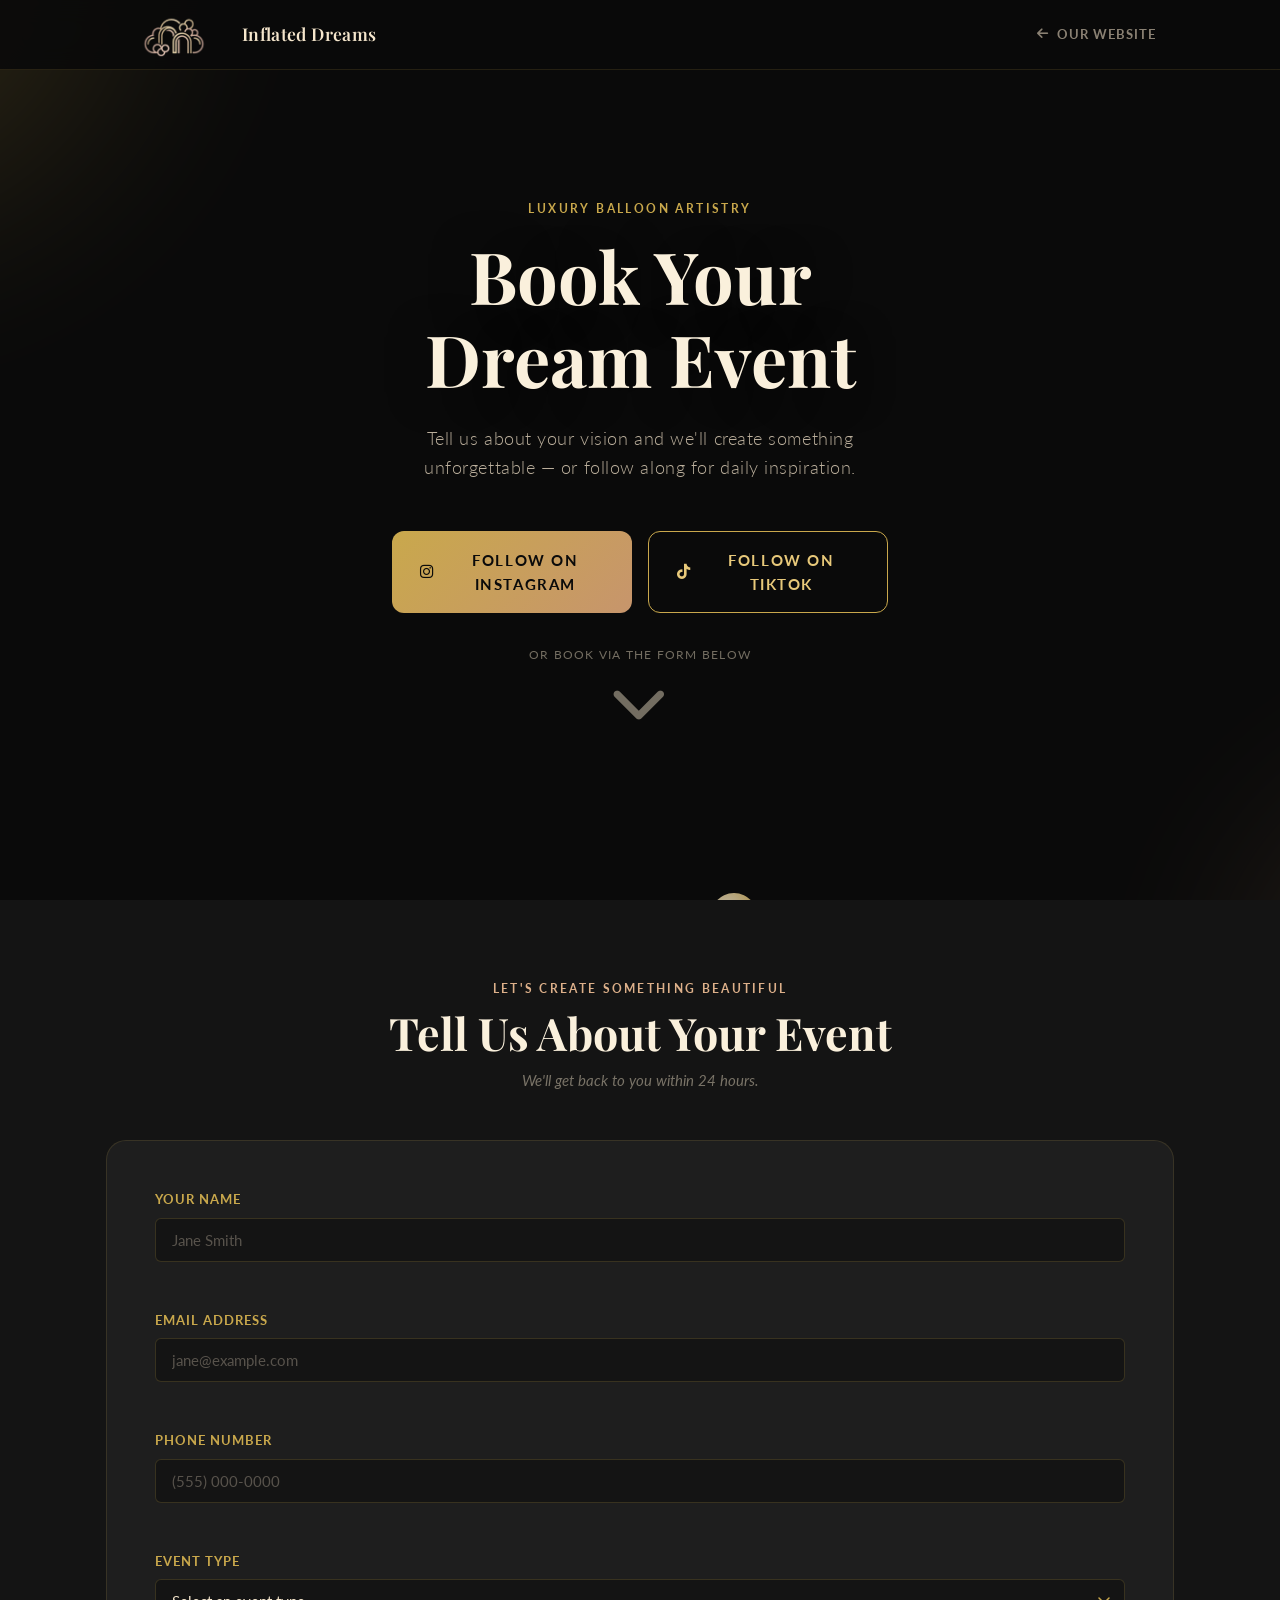
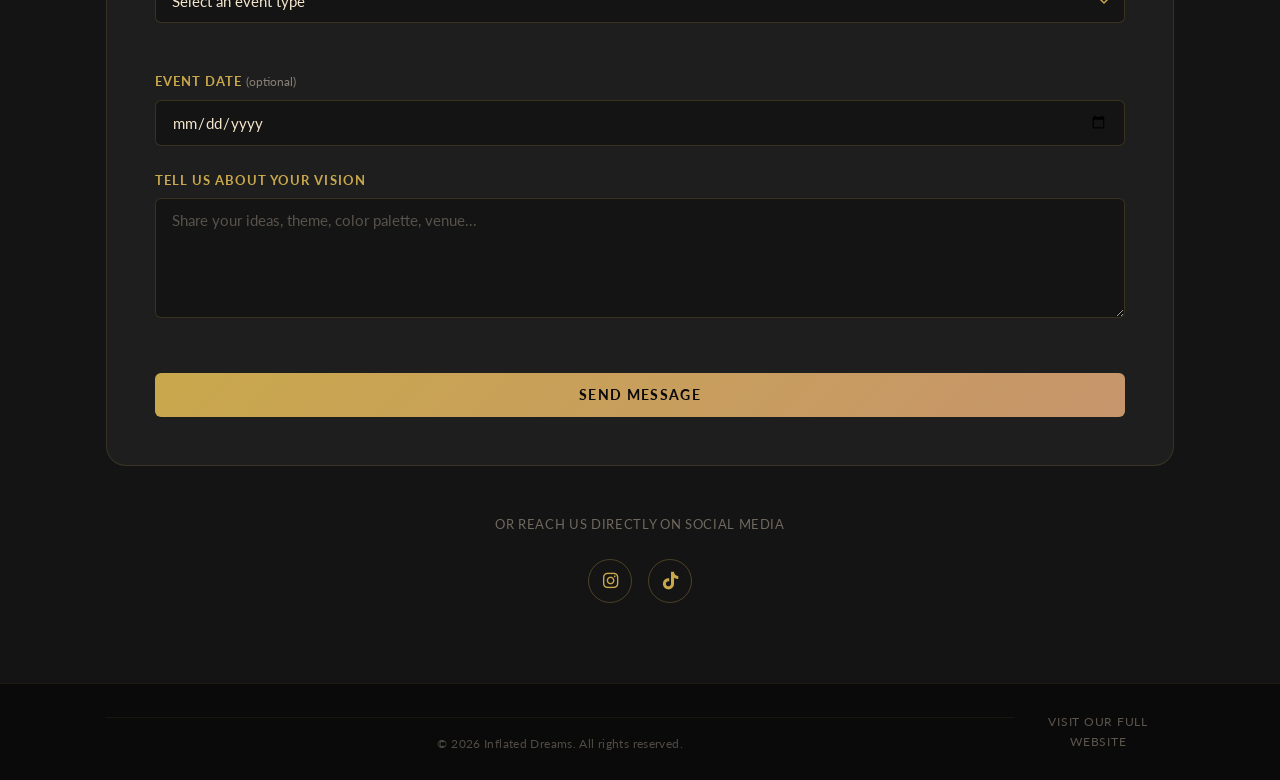
==== book.html @ 194cce48 "chore: add book page" ====
<!DOCTYPE html>
<html lang="en">
<head>
  <meta charset="UTF-8" />
  <meta name="viewport" content="width=device-width, initial-scale=1.0" />
  <meta name="description" content="Book your luxury balloon decoration event with Inflated Dreams — bespoke arrangements for birthdays, weddings, baby showers, and more." />
  <title>Book Your Event | Inflated Dreams</title>

  <link rel="preconnect" href="https://fonts.googleapis.com" />
  <link rel="preconnect" href="https://fonts.gstatic.com" crossorigin />
  <link href="https://fonts.googleapis.com/css2?family=Playfair+Display:ital,wght@0,400;0,600;0,700;1,400;1,600&family=Lato:wght@300;400;700&display=swap" rel="stylesheet" />
  <link rel="stylesheet" href="https://cdnjs.cloudflare.com/ajax/libs/font-awesome/6.5.0/css/all.min.css" />
  <link rel="stylesheet" href="css/styles.css" />
  <link rel="stylesheet" href="css/book.css" />
</head>
<body>

  <a href="#main-content" class="skip-link">Skip to main content</a>

  <!-- ==================== BRAND HEADER ==================== -->
  <header class="book-header" id="book-header" role="banner">
    <div class="container book-header-inner">
      <a href="index.html" class="nav-logo" aria-label="Inflated Dreams — Visit our main website">
        <img src="images/logo.png" alt="Inflated Dreams logo" class="book-header-logo-img" />
        <span class="nav-logo-text">Inflated Dreams</span>
      </a>
      <a href="index.html" class="book-header-link">
        <i class="fa-solid fa-arrow-left" aria-hidden="true"></i>
        <span>Our Website</span>
      </a>
    </div>
  </header>

  <main id="main-content">

    <!-- ==================== HERO ==================== -->
    <section class="book-hero" aria-label="Book your event with Inflated Dreams">
      <div class="hero-parallax-layer" aria-hidden="true">
        <div class="hero-glow hero-glow--gold"></div>
        <div class="hero-glow hero-glow--rose"></div>
      </div>

      <div class="balloons-container" aria-hidden="true">
        <div class="balloon balloon--1">
          <svg viewBox="0 0 60 80" xmlns="http://www.w3.org/2000/svg" aria-hidden="true">
            <ellipse cx="30" cy="30" rx="26" ry="30" fill="url(#bk1)" opacity="0.85"/>
            <path d="M30 60 Q32 68 30 76" stroke="#C9A84C" stroke-width="1.5" fill="none"/>
            <circle cx="30" cy="76" r="2" fill="#C9A84C" opacity="0.6"/>
            <defs><radialGradient id="bk1" cx="35%" cy="30%"><stop offset="0%" stop-color="#E8C97A"/><stop offset="100%" stop-color="#C9A84C"/></radialGradient></defs>
          </svg>
        </div>
        <div class="balloon balloon--2">
          <svg viewBox="0 0 60 80" xmlns="http://www.w3.org/2000/svg" aria-hidden="true">
            <ellipse cx="30" cy="30" rx="26" ry="30" fill="url(#bk2)" opacity="0.8"/>
            <path d="M30 60 Q32 68 30 76" stroke="#C7956C" stroke-width="1.5" fill="none"/>
            <circle cx="30" cy="76" r="2" fill="#C7956C" opacity="0.6"/>
            <defs><radialGradient id="bk2" cx="35%" cy="30%"><stop offset="0%" stop-color="#DDB08A"/><stop offset="100%" stop-color="#C7956C"/></radialGradient></defs>
          </svg>
        </div>
        <div class="balloon balloon--3">
          <svg viewBox="0 0 60 80" xmlns="http://www.w3.org/2000/svg" aria-hidden="true">
            <ellipse cx="30" cy="30" rx="26" ry="30" fill="url(#bk3)" opacity="0.75"/>
            <path d="M30 60 Q32 68 30 76" stroke="#F5E6CC" stroke-width="1.5" fill="none"/>
            <circle cx="30" cy="76" r="2" fill="#F5E6CC" opacity="0.6"/>
            <defs><radialGradient id="bk3" cx="35%" cy="30%"><stop offset="0%" stop-color="#FAF0DC"/><stop offset="100%" stop-color="#E8C97A"/></radialGradient></defs>
          </svg>
        </div>
        <div class="balloon balloon--4">
          <svg viewBox="0 0 60 80" xmlns="http://www.w3.org/2000/svg" aria-hidden="true">
            <ellipse cx="30" cy="30" rx="26" ry="30" fill="url(#bk4)" opacity="0.7"/>
            <path d="M30 60 Q32 68 30 76" stroke="#C9A84C" stroke-width="1.5" fill="none"/>
            <circle cx="30" cy="76" r="2" fill="#C9A84C" opacity="0.6"/>
            <defs><radialGradient id="bk4" cx="35%" cy="30%"><stop offset="0%" stop-color="#C7956C"/><stop offset="100%" stop-color="#9A6B4E"/></radialGradient></defs>
          </svg>
        </div>
        <div class="balloon balloon--5">
          <svg viewBox="0 0 60 80" xmlns="http://www.w3.org/2000/svg" aria-hidden="true">
            <ellipse cx="30" cy="30" rx="26" ry="30" fill="url(#bk5)" opacity="0.8"/>
            <path d="M30 60 Q32 68 30 76" stroke="#E8C97A" stroke-width="1.5" fill="none"/>
            <circle cx="30" cy="76" r="2" fill="#E8C97A" opacity="0.6"/>
            <defs><radialGradient id="bk5" cx="35%" cy="30%"><stop offset="0%" stop-color="#F5E6CC"/><stop offset="100%" stop-color="#C9A84C"/></radialGradient></defs>
          </svg>
        </div>
      </div>

      <div class="book-hero-content">
        <p class="hero-eyebrow animate-on-scroll">Luxury Balloon Artistry</p>
        <h1 class="hero-headline animate-on-scroll">Book Your<br/>Dream Event</h1>
        <p class="hero-subheadline animate-on-scroll">Tell us about your vision and we'll create something unforgettable — or follow along for daily inspiration.</p>

        <div class="book-social-cta animate-on-scroll" aria-label="Follow us on social media">
          <a href="https://instagram.com/inflateddreamssss9" target="_blank" rel="noopener noreferrer" class="btn btn--social btn--instagram" aria-label="Follow Inflated Dreams on Instagram">
            <i class="fa-brands fa-instagram" aria-hidden="true"></i>
            Follow on Instagram
          </a>
          <a href="https://tiktok.com/@inflateddreams6" target="_blank" rel="noopener noreferrer" class="btn btn--social btn--tiktok" aria-label="Follow Inflated Dreams on TikTok">
            <i class="fa-brands fa-tiktok" aria-hidden="true"></i>
            Follow on TikTok
          </a>
        </div>

        <a href="#book-form" class="book-hero-scroll animate-on-scroll" aria-label="Scroll to booking form">
          <span>or book via the form below</span>
          <i class="fa-solid fa-chevron-down" aria-hidden="true"></i>
        </a>
      </div>
    </section>

    <!-- ==================== BOOKING FORM ==================== -->
    <section class="book-form-section" id="book-form" aria-label="Booking inquiry form">
      <div class="container">

        <div class="section-header animate-on-scroll">
          <p class="section-eyebrow section-eyebrow--light">Let's Create Something Beautiful</p>
          <h2 class="section-title section-title--light">Tell Us About Your Event</h2>
          <p class="book-form-subtext">We'll get back to you within 24 hours.</p>
        </div>

        <div class="contact-form-wrapper animate-on-scroll">
          <form class="contact-form" id="contact-form" novalidate>
            <input type="hidden" name="access_key" value="03870a8d-d402-4569-b078-9f574341c711" />
            <input type="hidden" name="subject" value="New Booking Inquiry — Inflated Dreams (QR)" />
            <input type="checkbox" name="botcheck" style="display:none;" />

            <div class="form-group">
              <label for="name" class="form-label">Your Name</label>
              <input type="text" id="name" name="name" class="form-input" placeholder="Jane Smith" required autocomplete="name" />
              <span class="form-error" role="alert"></span>
            </div>

            <div class="form-group">
              <label for="email" class="form-label">Email Address</label>
              <input type="email" id="email" name="email" class="form-input" placeholder="jane@example.com" required autocomplete="email" />
              <span class="form-error" role="alert"></span>
            </div>

            <div class="form-group">
              <label for="phone" class="form-label">Phone Number</label>
              <input type="tel" id="phone" name="phone" class="form-input" placeholder="(555) 000-0000" required autocomplete="tel" inputmode="numeric" />
              <span class="form-error" role="alert"></span>
            </div>

            <div class="form-group">
              <label for="event-type" class="form-label">Event Type</label>
              <select id="event-type" name="event_type" class="form-input form-select" required>
                <option value="" disabled selected>Select an event type</option>
                <option value="Birthday Party">Birthday Party</option>
                <option value="Wedding">Wedding</option>
                <option value="Baby Shower">Baby Shower</option>
                <option value="Quinceañera / Sweet 16">Quinceañera / Sweet 16</option>
                <option value="Corporate Event">Corporate Event</option>
                <option value="Custom Installation">Custom Installation</option>
                <option value="Other">Other</option>
              </select>
              <span class="form-error" role="alert"></span>
            </div>

            <div class="form-group">
              <label for="event-date" class="form-label">Event Date <span class="form-label-optional">(optional)</span></label>
              <input type="date" id="event-date" name="event_date" class="form-input" />
            </div>

            <div class="form-group">
              <label for="message" class="form-label">Tell Us About Your Vision</label>
              <textarea id="message" name="message" class="form-input form-textarea" placeholder="Share your ideas, theme, color palette, venue..." required rows="5"></textarea>
              <span class="form-error" role="alert"></span>
            </div>

            <button type="submit" class="btn btn--primary btn--full" id="form-submit">
              <span class="btn-text">Send Message</span>
              <span class="btn-loading" aria-hidden="true">
                <i class="fa-solid fa-circle-notch fa-spin"></i> Sending...
              </span>
            </button>

            <div class="form-success" id="form-success" role="alert" aria-live="polite" hidden>
              <i class="fa-solid fa-circle-check" aria-hidden="true"></i>
              <p>Thank you! We'll be in touch soon.</p>
            </div>
            <div class="form-error-msg" id="form-error-msg" role="alert" aria-live="polite" hidden>
              <i class="fa-solid fa-circle-exclamation" aria-hidden="true"></i>
              <p>Something went wrong. Please try again or DM us on Instagram.</p>
            </div>
          </form>
        </div>

        <div class="book-social-footer animate-on-scroll">
          <p class="book-social-footer-text">Or reach us directly on social media</p>
          <div class="contact-social book-social-footer-icons">
            <a href="https://instagram.com/inflateddreamssss9" target="_blank" rel="noopener noreferrer" class="social-icon-link" aria-label="Follow Inflated Dreams on Instagram">
              <i class="fa-brands fa-instagram"></i>
            </a>
            <a href="https://tiktok.com/@inflateddreams6" target="_blank" rel="noopener noreferrer" class="social-icon-link" aria-label="Follow Inflated Dreams on TikTok">
              <i class="fa-brands fa-tiktok"></i>
            </a>
          </div>
        </div>

      </div>
    </section>

  </main>

  <!-- ==================== FOOTER ==================== -->
  <footer class="book-footer" role="contentinfo">
    <div class="container book-footer-inner">
      <p class="footer-copy">&copy; <span id="footer-year"></span> Inflated Dreams. All rights reserved.</p>
      <a href="index.html" class="book-footer-link">Visit our full website</a>
    </div>
  </footer>

  <script src="js/book.js"></script>
</body>
</html>
---- css/styles.css ----
/* ============================================================
   INFLATED DREAMS — Main Stylesheet
   Mobile-first, luxury balloon decoration website
   ============================================================ */

/* ---- CSS Custom Properties (Design Tokens) ---- */
:root {
  --color-black:        #0A0A0A;
  --color-black-soft:   #141414;
  --color-gray-dark:    #1E1E1E;
  --color-gray-mid:     #2A2A2A;
  --color-gold:         #C9A84C;
  --color-gold-light:   #E8C97A;
  --color-gold-dark:    #9A7830;
  --color-rose-gold:    #C7956C;
  --color-rose-light:   #DDB08A;
  --color-champagne:    #F5E6CC;
  --color-champagne-soft: #FAF0DC;
  --color-white:        #FAF8F5;
  --color-services-bg:  #F7F0E6;

  --font-heading: 'Playfair Display', Georgia, serif;
  --font-body:    'Lato', 'Helvetica Neue', Arial, sans-serif;

  --transition-fast:  150ms ease;
  --transition-base:  300ms ease;
  --transition-slow:  600ms ease;

  --radius-sm:  6px;
  --radius-md:  12px;
  --radius-lg:  20px;

  --shadow-gold: 0 0 24px rgba(201, 168, 76, 0.3);
  --shadow-card: 0 4px 24px rgba(0,0,0,0.4);

  --header-height: 70px;

  --container-max: 1100px;
  --space-xs:  8px;
  --space-sm:  16px;
  --space-md:  24px;
  --space-lg:  48px;
  --space-xl:  80px;
  --space-2xl: 120px;
}

/* ---- Reset & Base ---- */
*, *::before, *::after {
  box-sizing: border-box;
  margin: 0;
  padding: 0;
}

html {
  scroll-behavior: smooth;
  font-size: 16px;
  -webkit-text-size-adjust: 100%;
}

body {
  font-family: var(--font-body);
  background-color: var(--color-black);
  color: var(--color-champagne);
  line-height: 1.6;
  overflow-x: hidden;
}

body.nav-open {
  overflow: hidden;
}

img, video {
  max-width: 100%;
  height: auto;
  display: block;
}

a {
  color: inherit;
  text-decoration: none;
}

ul, ol {
  list-style: none;
}

button {
  cursor: pointer;
  border: none;
  background: none;
  font-family: inherit;
}

input, select, textarea {
  font-family: inherit;
  font-size: inherit;
}

/* ---- Skip Link (Accessibility) ---- */
.skip-link {
  position: absolute;
  top: -100%;
  left: var(--space-sm);
  background: var(--color-gold);
  color: var(--color-black);
  padding: var(--space-xs) var(--space-sm);
  font-weight: 700;
  border-radius: var(--radius-sm);
  z-index: 9999;
  transition: top var(--transition-fast);
}

.skip-link:focus {
  top: var(--space-sm);
}

/* ---- Container ---- */
.container {
  width: 100%;
  max-width: var(--container-max);
  margin: 0 auto;
  padding: 0 var(--space-sm);
}

/* ---- Scroll Animation Setup ---- */
.animate-on-scroll {
  opacity: 0;
  transform: translateY(28px);
  transition: opacity 0.65s ease, transform 0.65s ease;
  transition-delay: var(--delay, 0ms);
}

.animate-on-scroll.visible {
  opacity: 1;
  transform: translateY(0);
}

@media (prefers-reduced-motion: reduce) {
  .animate-on-scroll {
    opacity: 1;
    transform: none;
    transition: none;
  }
  .balloon {
    animation: none !important;
  }
  .hero-parallax-layer {
    transform: none !important;
  }
  .scroll-chevron {
    animation: none !important;
  }
}

/* ============================================================
   NAVIGATION
   ============================================================ */
.site-header {
  position: fixed;
  top: 0;
  left: 0;
  right: 0;
  z-index: 1000;
  height: var(--header-height);
  transition: background-color var(--transition-base), backdrop-filter var(--transition-base), box-shadow var(--transition-base);
}

.site-header.scrolled {
  background-color: rgba(10, 10, 10, 0.95);
  backdrop-filter: blur(12px);
  -webkit-backdrop-filter: blur(12px);
  box-shadow: 0 1px 0 rgba(201, 168, 76, 0.2);
}

.nav-container {
  display: flex;
  align-items: center;
  justify-content: space-between;
  height: 100%;
  padding: 0 var(--space-sm);
  max-width: var(--container-max);
  margin: 0 auto;
}

.nav-logo {
  display: flex;
  align-items: center;
  gap: var(--space-xs);
  text-decoration: none;
}

.nav-logo-img {
  height: 120px;
  margin-top: 25px;
  width: auto;
  object-fit: contain;
}

.nav-logo-text {
  font-family: var(--font-heading);
  font-size: 1.1rem;
  font-weight: 600;
  color: var(--color-champagne);
  letter-spacing: 0.02em;
  display: none;
}

.nav-links {
  display: none;
  align-items: center;
  gap: var(--space-lg);
}

.nav-link {
  font-size: 0.9rem;
  font-weight: 400;
  letter-spacing: 0.08em;
  text-transform: uppercase;
  color: var(--color-champagne);
  position: relative;
  padding-bottom: 4px;
  transition: color var(--transition-fast);
}

.nav-link::after {
  content: '';
  position: absolute;
  bottom: 0;
  left: 0;
  width: 0;
  height: 1px;
  background: var(--color-gold);
  transition: width var(--transition-base);
}

.nav-link:hover,
.nav-link:focus-visible {
  color: var(--color-gold-light);
}

.nav-link:hover::after,
.nav-link:focus-visible::after {
  width: 100%;
}

.nav-link--cta {
  padding: 8px 20px;
  background: linear-gradient(135deg, var(--color-gold) 0%, var(--color-rose-gold) 100%);
  color: var(--color-black);
  border-radius: var(--radius-sm);
  font-weight: 700;
  letter-spacing: 0.05em;
  transition: opacity var(--transition-fast), transform var(--transition-fast);
}

.nav-link--cta::after {
  display: none;
}

.nav-link--cta:hover,
.nav-link--cta:focus-visible {
  color: var(--color-black);
  opacity: 0.9;
  transform: translateY(-1px);
}

/* Hamburger */
.nav-hamburger {
  display: flex;
  flex-direction: column;
  justify-content: center;
  gap: 5px;
  width: 40px;
  height: 40px;
  padding: 4px;
  border-radius: var(--radius-sm);
  transition: background-color var(--transition-fast);
}

.nav-hamburger:hover,
.nav-hamburger:focus-visible {
  background-color: rgba(201, 168, 76, 0.1);
}

.nav-hamburger:focus-visible {
  outline: 2px solid var(--color-gold);
  outline-offset: 2px;
}

.hamburger-line {
  display: block;
  width: 100%;
  height: 2px;
  background-color: var(--color-champagne);
  border-radius: 2px;
  transition: transform var(--transition-base), opacity var(--transition-base), background-color var(--transition-fast);
}

.nav-hamburger[aria-expanded="true"] .hamburger-line:nth-child(1) {
  transform: translateY(7px) rotate(45deg);
}

.nav-hamburger[aria-expanded="true"] .hamburger-line:nth-child(2) {
  opacity: 0;
}

.nav-hamburger[aria-expanded="true"] .hamburger-line:nth-child(3) {
  transform: translateY(-7px) rotate(-45deg);
}

/* Mobile Menu Overlay */
.mobile-menu {
  position: fixed;
  inset: 0;
  background-color: var(--color-black);
  z-index: 1001;
  display: flex;
  flex-direction: column;
  align-items: center;
  justify-content: center;
  gap: var(--space-lg);
  overflow-y: auto;
  padding: 80px var(--space-md) var(--space-lg);
  opacity: 0;
  pointer-events: none;
  transition: opacity var(--transition-base);
}

.mobile-menu.is-open {
  opacity: 1;
  pointer-events: all;
}

.mobile-menu-close {
  position: absolute;
  top: var(--space-sm);
  right: var(--space-sm);
  width: 44px;
  height: 44px;
  display: flex;
  align-items: center;
  justify-content: center;
  font-size: 1.5rem;
  color: var(--color-champagne);
  border-radius: var(--radius-sm);
  transition: color var(--transition-fast);
}

.mobile-menu-close:hover,
.mobile-menu-close:focus-visible {
  color: var(--color-gold);
  outline: 2px solid var(--color-gold);
  outline-offset: 2px;
}

.mobile-nav-links {
  display: flex;
  flex-direction: column;
  align-items: center;
  gap: var(--space-md);
}

.mobile-nav-link {
  font-family: var(--font-heading);
  font-size: 2rem;
  font-weight: 600;
  color: var(--color-champagne);
  letter-spacing: 0.04em;
  transition: color var(--transition-fast);
}

.mobile-nav-link:hover,
.mobile-nav-link:focus-visible {
  color: var(--color-gold-light);
  outline: none;
}

.mobile-social {
  display: flex;
  gap: var(--space-md);
  font-size: 1.5rem;
}

.mobile-social a {
  color: var(--color-champagne);
  transition: color var(--transition-fast);
}

.mobile-social a:hover,
.mobile-social a:focus-visible {
  color: var(--color-gold);
  outline: 2px solid var(--color-gold);
  outline-offset: 4px;
  border-radius: 4px;
}

/* Focus visible global */
*:focus-visible {
  outline: 2px solid var(--color-gold);
  outline-offset: 3px;
}

/* Desktop Nav */
@media (min-width: 768px) {
  .nav-container {
    padding: 0 var(--space-md);
  }

  .nav-logo-text {
    display: block;
  }

  .nav-links {
    display: flex;
  }

  .nav-hamburger {
    display: none;
  }
}

/* ============================================================
   HERO SECTION
   ============================================================ */
.hero {
  position: relative;
  min-height: 100dvh;
  display: flex;
  align-items: center;
  justify-content: center;
  overflow: hidden;
  background-color: var(--color-black);
}

.hero-parallax-layer {
  position: absolute;
  inset: -20%;
  z-index: 0;
  pointer-events: none;
}

.hero-glow {
  position: absolute;
  border-radius: 50%;
  filter: blur(80px);
  opacity: 0.25;
}

.hero-glow--gold {
  width: 60vmax;
  height: 60vmax;
  top: -20%;
  left: -15%;
  background: radial-gradient(circle, var(--color-gold) 0%, transparent 70%);
}

.hero-glow--rose {
  width: 50vmax;
  height: 50vmax;
  bottom: -20%;
  right: -15%;
  background: radial-gradient(circle, var(--color-rose-gold) 0%, transparent 70%);
}

/* Floating Balloons */
.balloons-container {
  position: absolute;
  inset: 0;
  z-index: 1;
  pointer-events: none;
  overflow: hidden;
}

.balloon {
  position: absolute;
  animation: floatUp linear infinite;
}

.balloon svg {
  width: 100%;
  height: 100%;
}

.balloon--1 { width: 50px; bottom: -80px; left: 8%; animation-duration: 14s; animation-delay: 0s; }
.balloon--2 { width: 38px; bottom: -80px; left: 25%; animation-duration: 18s; animation-delay: 3s; }
.balloon--3 { width: 60px; bottom: -80px; left: 55%; animation-duration: 12s; animation-delay: 6s; }
.balloon--4 { width: 44px; bottom: -80px; left: 72%; animation-duration: 16s; animation-delay: 1.5s; }
.balloon--5 { width: 32px; bottom: -80px; left: 88%; animation-duration: 20s; animation-delay: 9s; }

@keyframes floatUp {
  0%   { transform: translateY(0) rotate(0deg);  opacity: 0; }
  5%   { opacity: 1; }
  90%  { opacity: 0.6; }
  100% { transform: translateY(-110vh) rotate(8deg); opacity: 0; }
}

/* Hero Content */
.hero-content {
  position: relative;
  z-index: 2;
  text-align: center;
  padding: calc(var(--header-height) + var(--space-lg)) var(--space-sm) var(--space-xl);
  max-width: 700px;
  margin: 0 auto;
}

.hero-eyebrow {
  font-size: 0.75rem;
  letter-spacing: 0.2em;
  text-transform: uppercase;
  color: var(--color-gold);
  font-weight: 700;
  margin-bottom: var(--space-sm);
}

.hero-headline {
  font-family: var(--font-heading);
  font-size: clamp(2.4rem, 8vw, 4.5rem);
  font-weight: 700;
  line-height: 1.15;
  color: var(--color-champagne-soft);
  margin-bottom: var(--space-md);
  text-shadow: 0 2px 40px rgba(0,0,0,0.5);
}

.hero-subheadline {
  font-size: clamp(0.95rem, 2.5vw, 1.15rem);
  color: rgba(245, 230, 204, 0.75);
  font-weight: 300;
  letter-spacing: 0.03em;
  margin-bottom: var(--space-lg);
  max-width: 480px;
  margin-left: auto;
  margin-right: auto;
}

/* Scroll Indicator */
.hero-scroll-indicator {
  position: absolute;
  bottom: var(--space-md);
  left: 50%;
  transform: translateX(-50%);
  z-index: 2;
}

.scroll-chevron {
  width: 24px;
  height: 24px;
  border-right: 2px solid var(--color-gold);
  border-bottom: 2px solid var(--color-gold);
  transform: rotate(45deg);
  animation: bounceDown 1.8s ease-in-out infinite;
  opacity: 0.6;
}

@keyframes bounceDown {
  0%, 100% { transform: rotate(45deg) translateY(0); opacity: 0.6; }
  50%       { transform: rotate(45deg) translateY(6px); opacity: 1; }
}

/* ============================================================
   BUTTONS
   ============================================================ */
.btn {
  display: inline-flex;
  align-items: center;
  justify-content: center;
  gap: var(--space-xs);
  padding: 14px 32px;
  border-radius: var(--radius-sm);
  font-family: var(--font-body);
  font-size: 0.85rem;
  font-weight: 700;
  letter-spacing: 0.1em;
  text-transform: uppercase;
  cursor: pointer;
  transition: transform var(--transition-fast), box-shadow var(--transition-fast), opacity var(--transition-fast);
  border: none;
  text-decoration: none;
}

.btn:focus-visible {
  outline: 2px solid var(--color-gold);
  outline-offset: 3px;
}

.btn--primary {
  background: linear-gradient(135deg, var(--color-gold) 0%, var(--color-rose-gold) 100%);
  color: var(--color-black);
}

.btn--primary:hover {
  transform: translateY(-2px);
  box-shadow: 0 8px 30px rgba(201, 168, 76, 0.4);
}

.btn--primary:active {
  transform: translateY(0);
}

.btn--outline {
  background: transparent;
  color: var(--color-gold-light);
  border: 1.5px solid var(--color-gold);
}

.btn--outline:hover,
.btn--outline:focus-visible {
  background: rgba(201, 168, 76, 0.1);
  transform: translateY(-2px);
}

.btn--full {
  width: 100%;
}

/* ============================================================
   SECTION SHARED STYLES
   ============================================================ */
.section-header {
  text-align: center;
  margin-bottom: var(--space-lg);
}

.section-eyebrow {
  font-size: 0.72rem;
  letter-spacing: 0.2em;
  text-transform: uppercase;
  font-weight: 700;
  color: var(--color-gold);
  margin-bottom: var(--space-xs);
}

.section-eyebrow--light {
  color: var(--color-rose-light);
}

.section-title {
  font-family: var(--font-heading);
  font-size: clamp(1.8rem, 5vw, 2.8rem);
  font-weight: 700;
  color: var(--color-black-soft);
  line-height: 1.2;
}

.section-title--light {
  color: var(--color-champagne-soft);
}

/* ============================================================
   ABOUT SECTION
   ============================================================ */
.about {
  background-color: var(--color-black-soft);
  padding: var(--space-xl) 0;
  text-align: center;
}

.about-logo-mark {
  margin: 0 auto var(--space-md);
  width: 120px;
  height: 120px;
  border-radius: 50%;
  overflow: hidden;
  border: 2px solid rgba(201, 168, 76, 0.3);
}

.about-logo-mark img {
  width: 100%;
  height: 100%;
  object-fit: cover;
}

.about-tagline {
  font-family: var(--font-heading);
  font-style: italic;
  font-size: clamp(1.3rem, 4vw, 2rem);
  color: var(--color-champagne-soft);
  line-height: 1.4;
  margin-bottom: var(--space-md);
  max-width: 600px;
  margin-left: auto;
  margin-right: auto;
}

.about-description {
  font-size: 1rem;
  color: rgba(245, 230, 204, 0.7);
  max-width: 540px;
  margin: 0 auto var(--space-lg);
  line-height: 1.8;
}

.about-divider {
  width: 60px;
  height: 2px;
  background: linear-gradient(90deg, var(--color-gold), var(--color-rose-gold));
  margin: 0 auto;
  border-radius: 2px;
}

/* ============================================================
   SERVICES SECTION
   ============================================================ */
.services {
  background-color: var(--color-services-bg);
  padding: var(--space-xl) 0;
}

.services .section-title {
  color: var(--color-black);
}

.services .section-eyebrow {
  color: var(--color-rose-gold);
}

.services-grid {
  display: grid;
  grid-template-columns: 1fr;
  gap: var(--space-sm);
}

.service-card {
  background-color: var(--color-gray-dark);
  border: 1px solid rgba(201, 168, 76, 0.15);
  border-radius: var(--radius-md);
  padding: var(--space-md);
  transition: transform var(--transition-base), border-color var(--transition-base), box-shadow var(--transition-base);
}

.service-card:hover {
  transform: translateY(-4px);
  border-color: var(--color-gold);
  box-shadow: var(--shadow-gold);
}

.service-card-icon {
  width: 52px;
  height: 52px;
  background: linear-gradient(135deg, rgba(201, 168, 76, 0.15) 0%, rgba(199, 149, 108, 0.15) 100%);
  border-radius: var(--radius-sm);
  display: flex;
  align-items: center;
  justify-content: center;
  font-size: 1.4rem;
  color: var(--color-gold);
  margin-bottom: var(--space-sm);
}

.service-card-title {
  font-family: var(--font-heading);
  font-size: 1.15rem;
  font-weight: 600;
  color: var(--color-champagne);
  margin-bottom: var(--space-xs);
}

.service-card-desc {
  font-size: 0.9rem;
  color: rgba(245, 230, 204, 0.65);
  line-height: 1.7;
}

@media (min-width: 480px) {
  .services-grid {
    grid-template-columns: repeat(2, 1fr);
  }
}

@media (min-width: 900px) {
  .services-grid {
    grid-template-columns: repeat(3, 1fr);
    gap: var(--space-md);
  }
}

/* ============================================================
   GALLERY SECTION
   ============================================================ */
.gallery {
  background-color: var(--color-black);
  padding: var(--space-xl) 0;
}

.gallery-grid {
  display: grid;
  grid-template-columns: repeat(2, 1fr);
  grid-auto-rows: 160px;
  gap: 8px;
  margin-bottom: var(--space-lg);
}

.gallery-item {
  position: relative;
  overflow: hidden;
  border-radius: var(--radius-sm);
  cursor: pointer;
  transition: transform var(--transition-base);
  padding: 0;
  border: 1px solid rgba(201, 168, 76, 0.1);
}

.gallery-item:hover,
.gallery-item:focus-visible {
  transform: scale(1.02);
  border-color: rgba(201, 168, 76, 0.4);
  outline: 2px solid var(--color-gold);
  outline-offset: 2px;
  z-index: 2;
}

.gallery-item--tall {
  grid-row: span 2;
}

.gallery-item--wide {
  grid-column: span 2;
}

.gallery-placeholder {
  position: absolute;
  inset: 0;
  background: linear-gradient(135deg, var(--ph-color1, #C9A84C) 0%, var(--ph-color2, #6B4E27) 100%);
  display: flex;
  align-items: center;
  justify-content: center;
  font-size: 2rem;
  color: rgba(255,255,255,0.3);
  transition: color var(--transition-base);
}

.gallery-item:hover .gallery-placeholder,
.gallery-item:focus-visible .gallery-placeholder {
  color: rgba(255,255,255,0.6);
}

.gallery-placeholder img,
.gallery-placeholder video {
  position: absolute;
  inset: 0;
  width: 100%;
  height: 100%;
  object-fit: cover;
}

.gallery-cta {
  text-align: center;
  padding-top: var(--space-md);
}

.gallery-cta-text {
  font-size: 0.9rem;
  color: rgba(245, 230, 204, 0.6);
  margin-bottom: var(--space-sm);
  letter-spacing: 0.03em;
}

@media (min-width: 600px) {
  .gallery-grid {
    grid-template-columns: repeat(3, 1fr);
    grid-auto-rows: 180px;
    gap: 10px;
  }

  .gallery-item--wide {
    grid-column: span 2;
  }
}

@media (min-width: 900px) {
  .gallery-grid {
    grid-template-columns: repeat(4, 1fr);
    grid-auto-rows: 200px;
    gap: 12px;
  }
}

/* ============================================================
   LIGHTBOX
   ============================================================ */
.lightbox {
  position: fixed;
  inset: 0;
  background: rgba(0, 0, 0, 0.95);
  z-index: 2000;
  display: flex;
  align-items: center;
  justify-content: center;
  padding: var(--space-md);
  opacity: 0;
  transition: opacity var(--transition-base);
}

.lightbox:not([hidden]) {
  opacity: 1;
}

.lightbox[hidden] {
  display: none;
}

.lightbox-close {
  position: absolute;
  top: var(--space-sm);
  right: var(--space-sm);
  width: 48px;
  height: 48px;
  border-radius: 50%;
  background: rgba(201, 168, 76, 0.15);
  color: var(--color-champagne);
  font-size: 1.3rem;
  display: flex;
  align-items: center;
  justify-content: center;
  transition: background-color var(--transition-fast), color var(--transition-fast);
}

.lightbox-close:hover,
.lightbox-close:focus-visible {
  background: var(--color-gold);
  color: var(--color-black);
  outline: 2px solid var(--color-gold);
  outline-offset: 2px;
}

.lightbox-content {
  max-width: 90vw;
  max-height: 85vh;
  display: flex;
  align-items: center;
  justify-content: center;
}

.lightbox-content img,
.lightbox-content video {
  max-width: 100%;
  max-height: 85vh;
  object-fit: contain;
  border-radius: var(--radius-sm);
}

/* ============================================================
   CONTACT SECTION
   ============================================================ */
.contact {
  background-color: var(--color-black-soft);
  padding: var(--space-xl) 0;
}

.contact-grid {
  display: grid;
  grid-template-columns: 1fr;
  gap: var(--space-xl);
}

.contact-info {
  text-align: center;
}

.contact-info .contact-info-list {
  align-items: center;
}

.contact-info .contact-social {
  justify-content: center;
}

.contact-info-title {
  font-family: var(--font-heading);
  font-size: 1.5rem;
  color: var(--color-champagne-soft);
  margin-bottom: var(--space-md);
  font-weight: 600;
}

.contact-info-list {
  display: flex;
  flex-direction: column;
  gap: var(--space-sm);
  margin-bottom: var(--space-lg);
}

.contact-info-item {
  display: flex;
  align-items: center;
  gap: var(--space-sm);
  font-size: 0.95rem;
}

.contact-info-item i {
  color: var(--color-gold);
  font-size: 1.1rem;
  width: 20px;
  flex-shrink: 0;
}

.contact-info-link {
  color: rgba(245, 230, 204, 0.8);
  transition: color var(--transition-fast);
}

.contact-info-link:hover,
.contact-info-link:focus-visible {
  color: var(--color-gold-light);
}

.contact-social {
  display: flex;
  gap: var(--space-sm);
  margin-top: var(--space-md);
}

.social-icon-link {
  width: 44px;
  height: 44px;
  border-radius: 50%;
  border: 1.5px solid rgba(201, 168, 76, 0.3);
  display: flex;
  align-items: center;
  justify-content: center;
  font-size: 1.1rem;
  color: var(--color-gold);
  transition: background-color var(--transition-fast), border-color var(--transition-fast), transform var(--transition-fast);
}

.social-icon-link:hover,
.social-icon-link:focus-visible {
  background-color: var(--color-gold);
  border-color: var(--color-gold);
  color: var(--color-black);
  transform: scale(1.1);
}

/* Contact Form */
.contact-form-wrapper {
  background: var(--color-gray-dark);
  border: 1px solid rgba(201, 168, 76, 0.15);
  border-radius: var(--radius-lg);
  padding: var(--space-md);
}

.form-group {
  margin-bottom: var(--space-md);
}

.form-label {
  display: block;
  font-size: 0.8rem;
  font-weight: 700;
  letter-spacing: 0.08em;
  text-transform: uppercase;
  color: var(--color-gold);
  margin-bottom: 8px;
}

.form-label-optional {
  font-weight: 400;
  text-transform: none;
  letter-spacing: 0;
  color: rgba(245, 230, 204, 0.5);
  font-size: 0.75rem;
}

.form-input {
  width: 100%;
  padding: 12px 16px;
  background: var(--color-black-soft);
  border: 1.5px solid rgba(201, 168, 76, 0.2);
  border-radius: var(--radius-sm);
  color: var(--color-champagne);
  font-size: 0.95rem;
  transition: border-color var(--transition-fast), box-shadow var(--transition-fast);
  appearance: none;
  -webkit-appearance: none;
}

.form-input::placeholder {
  color: rgba(245, 230, 204, 0.3);
}

.form-input:focus {
  outline: none;
  border-color: var(--color-gold);
  box-shadow: 0 0 0 3px rgba(201, 168, 76, 0.15);
}

.form-input.is-invalid {
  border-color: #e05252;
}

.form-select {
  background-image: url("data:image/svg+xml,%3Csvg xmlns='http://www.w3.org/2000/svg' width='12' height='8' viewBox='0 0 12 8'%3E%3Cpath d='M1 1l5 5 5-5' stroke='%23C9A84C' stroke-width='1.5' fill='none' stroke-linecap='round'/%3E%3C/svg%3E");
  background-repeat: no-repeat;
  background-position: right 14px center;
  padding-right: 40px;
  cursor: pointer;
}

.form-select option {
  background-color: var(--color-gray-dark);
  color: var(--color-champagne);
}

.form-textarea {
  resize: vertical;
  min-height: 120px;
}

.form-error {
  display: block;
  font-size: 0.78rem;
  color: #e05252;
  margin-top: 6px;
  min-height: 18px;
}

/* Submit Button States */
#form-submit {
  position: relative;
}

.btn-text {
  display: inline;
}

.btn-loading {
  display: none;
}

#form-submit.is-loading .btn-text {
  display: none;
}

#form-submit.is-loading .btn-loading {
  display: inline-flex;
  align-items: center;
  gap: 8px;
}

#form-submit:disabled {
  opacity: 0.7;
  cursor: not-allowed;
  transform: none;
}

/* Form Status Messages */
.form-success:not([hidden]),
.form-error-msg:not([hidden]) {
  display: flex;
  align-items: center;
  gap: var(--space-sm);
  padding: var(--space-sm) var(--space-md);
  border-radius: var(--radius-sm);
  font-size: 0.9rem;
  margin-top: var(--space-sm);
}

.form-success {
  background: rgba(76, 175, 80, 0.1);
  border: 1px solid rgba(76, 175, 80, 0.3);
  color: #81c784;
}

.form-success i {
  font-size: 1.2rem;
  flex-shrink: 0;
}

.form-error-msg {
  background: rgba(224, 82, 82, 0.1);
  border: 1px solid rgba(224, 82, 82, 0.3);
  color: #e08080;
}

.form-error-msg i {
  font-size: 1.2rem;
  flex-shrink: 0;
}

@media (min-width: 768px) {
  .contact-form-wrapper {
    padding: var(--space-lg);
  }

  .contact-grid {
    grid-template-columns: 1fr 1.6fr;
    gap: var(--space-xl);
    align-items: start;
  }

  .contact-info {
    text-align: left;
  }

  .contact-info .contact-info-list {
    align-items: flex-start;
  }

  .contact-info .contact-social {
    justify-content: flex-start;
  }
}

/* ============================================================
   FOOTER
   ============================================================ */
.site-footer {
  background-color: var(--color-black);
  border-top: 1px solid rgba(201, 168, 76, 0.15);
  padding: var(--space-lg) 0;
}

.footer-inner {
  display: flex;
  flex-direction: column;
  align-items: center;
  gap: var(--space-md);
  text-align: center;
}

.footer-logo {
  display: flex;
  align-items: center;
  gap: var(--space-xs);
}

.footer-logo-img {
  height: 120px;
  margin-top: 25px;
  width: auto;
  object-fit: contain;
}

.footer-logo-text {
  font-family: var(--font-heading);
  font-size: 1rem;
  color: var(--color-champagne);
  font-weight: 600;
}

.footer-nav {
  display: flex;
  flex-wrap: wrap;
  justify-content: center;
  gap: var(--space-sm) var(--space-md);
}

.footer-nav-link {
  font-size: 0.8rem;
  letter-spacing: 0.08em;
  text-transform: uppercase;
  color: rgba(245, 230, 204, 0.5);
  transition: color var(--transition-fast);
}

.footer-nav-link:hover,
.footer-nav-link:focus-visible {
  color: var(--color-gold-light);
}

.footer-social {
  display: flex;
  gap: var(--space-sm);
}

.footer-copy {
  font-size: 0.78rem;
  color: rgba(245, 230, 204, 0.3);
  letter-spacing: 0.03em;
}

@media (min-width: 768px) {
  .footer-inner {
    flex-direction: row;
    justify-content: space-between;
    align-items: center;
    flex-wrap: wrap;
    text-align: left;
    gap: var(--space-sm);
  }

  .footer-nav {
    justify-content: flex-start;
  }

  .footer-copy {
    width: 100%;
    text-align: center;
    border-top: 1px solid rgba(201, 168, 76, 0.08);
    padding-top: var(--space-sm);
    margin-top: var(--space-xs);
  }
}
---- css/book.css ----
/* ============================================================
   INFLATED DREAMS — Book Page Stylesheet
   QR code landing page for event bookings
   Extends css/styles.css — do not use standalone
   ============================================================ */

/* ============================================================
   BRAND HEADER
   ============================================================ */
.book-header {
  position: fixed;
  top: 0;
  left: 0;
  right: 0;
  z-index: 1000;
  height: var(--header-height);
  background-color: rgba(10, 10, 10, 0.88);
  backdrop-filter: blur(12px);
  -webkit-backdrop-filter: blur(12px);
  border-bottom: 1px solid rgba(201, 168, 76, 0.15);
}

.book-header-inner {
  display: flex;
  align-items: center;
  justify-content: space-between;
  height: 100%;
  padding: 0 var(--space-sm);
}

.book-header-logo-img {
  height: 120px;
  margin-top: 25px;
  width: auto;
  object-fit: contain;
}

.book-header-link {
  display: flex;
  align-items: center;
  gap: 8px;
  font-size: 0.8rem;
  font-weight: 700;
  letter-spacing: 0.08em;
  text-transform: uppercase;
  color: rgba(245, 230, 204, 0.55);
  transition: color var(--transition-fast);
  padding: 8px 10px;
  border-radius: var(--radius-sm);
}

.book-header-link:hover,
.book-header-link:focus-visible {
  color: var(--color-gold-light);
}

/* ============================================================
   HERO
   ============================================================ */
.book-hero {
  position: relative;
  min-height: 100dvh;
  display: flex;
  align-items: center;
  justify-content: center;
  overflow: hidden;
  background-color: var(--color-black);
}

.book-hero-content {
  position: relative;
  z-index: 2;
  text-align: center;
  padding: calc(var(--header-height) + var(--space-lg)) var(--space-sm) var(--space-xl);
  max-width: 680px;
  margin: 0 auto;
  width: 100%;
}

/* ============================================================
   SOCIAL CTA BUTTONS
   ============================================================ */
.book-social-cta {
  display: flex;
  flex-direction: column;
  gap: var(--space-sm);
  margin-bottom: var(--space-md);
}

.btn--social {
  font-size: 0.95rem;
  padding: 16px 28px;
  border-radius: var(--radius-md);
  gap: 12px;
}

.btn--instagram {
  background: linear-gradient(135deg, var(--color-gold) 0%, var(--color-rose-gold) 100%);
  color: var(--color-black);
}

.btn--instagram:hover,
.btn--instagram:focus-visible {
  transform: translateY(-2px);
  box-shadow: 0 8px 30px rgba(201, 168, 76, 0.4);
  color: var(--color-black);
}

.btn--tiktok {
  background: transparent;
  color: var(--color-gold-light);
  border: 1.5px solid var(--color-gold);
}

.btn--tiktok:hover,
.btn--tiktok:focus-visible {
  background: rgba(201, 168, 76, 0.1);
  transform: translateY(-2px);
}

@media (min-width: 480px) {
  .book-social-cta {
    flex-direction: row;
    justify-content: center;
  }

  .btn--social {
    flex: 1;
    max-width: 240px;
  }
}

/* ============================================================
   HERO SCROLL INVITATION
   ============================================================ */
.book-hero-scroll {
  display: inline-flex;
  flex-direction: column;
  align-items: center;
  gap: 8px;
  color: rgba(245, 230, 204, 0.45);
  font-size: 0.78rem;
  letter-spacing: 0.1em;
  text-transform: uppercase;
  transition: color var(--transition-fast);
  padding: var(--space-xs) var(--space-sm);
  border-radius: var(--radius-sm);
  text-decoration: none;
}

.book-hero-scroll:hover,
.book-hero-scroll:focus-visible {
  color: var(--color-gold-light);
}

.book-hero-scroll i {
  animation: bounceDownIcon 1.8s ease-in-out infinite;
  font-size: 3.6rem;
}

@keyframes bounceDownIcon {
  0%, 100% { transform: translateY(0);   opacity: 0.6; }
  50%       { transform: translateY(6px); opacity: 1;   }
}

@media (prefers-reduced-motion: reduce) {
  .book-hero-scroll i {
    animation: none;
  }
}

/* ============================================================
   BOOKING FORM SECTION
   ============================================================ */
.book-form-section {
  background-color: var(--color-black-soft);
  padding: var(--space-xl) 0;
}

.book-form-subtext {
  font-size: 0.95rem;
  color: rgba(245, 230, 204, 0.45);
  margin-top: var(--space-xs);
  font-style: italic;
}

/* ============================================================
   SOCIAL FOOTER (below form)
   ============================================================ */
.book-social-footer {
  text-align: center;
  margin-top: var(--space-lg);
}

.book-social-footer-text {
  font-size: 0.82rem;
  color: rgba(245, 230, 204, 0.4);
  letter-spacing: 0.05em;
  text-transform: uppercase;
  margin-bottom: var(--space-sm);
}

.book-social-footer-icons {
  justify-content: center;
}

/* ============================================================
   FOOTER
   ============================================================ */
.book-footer {
  background-color: var(--color-black);
  border-top: 1px solid rgba(201, 168, 76, 0.1);
  padding: var(--space-md) 0;
}

.book-footer-inner {
  display: flex;
  flex-direction: column;
  align-items: center;
  gap: var(--space-xs);
  text-align: center;
}

.book-footer-link {
  font-size: 0.78rem;
  letter-spacing: 0.06em;
  text-transform: uppercase;
  color: rgba(245, 230, 204, 0.35);
  transition: color var(--transition-fast);
  padding: 4px 8px;
  border-radius: var(--radius-sm);
}

.book-footer-link:hover,
.book-footer-link:focus-visible {
  color: var(--color-gold-light);
}

/* ============================================================
   RESPONSIVE
   ============================================================ */
@media (min-width: 768px) {
  .book-header-inner {
    padding: 0 var(--space-md);
  }

  .book-footer-inner {
    flex-direction: row;
    justify-content: space-between;
  }
}
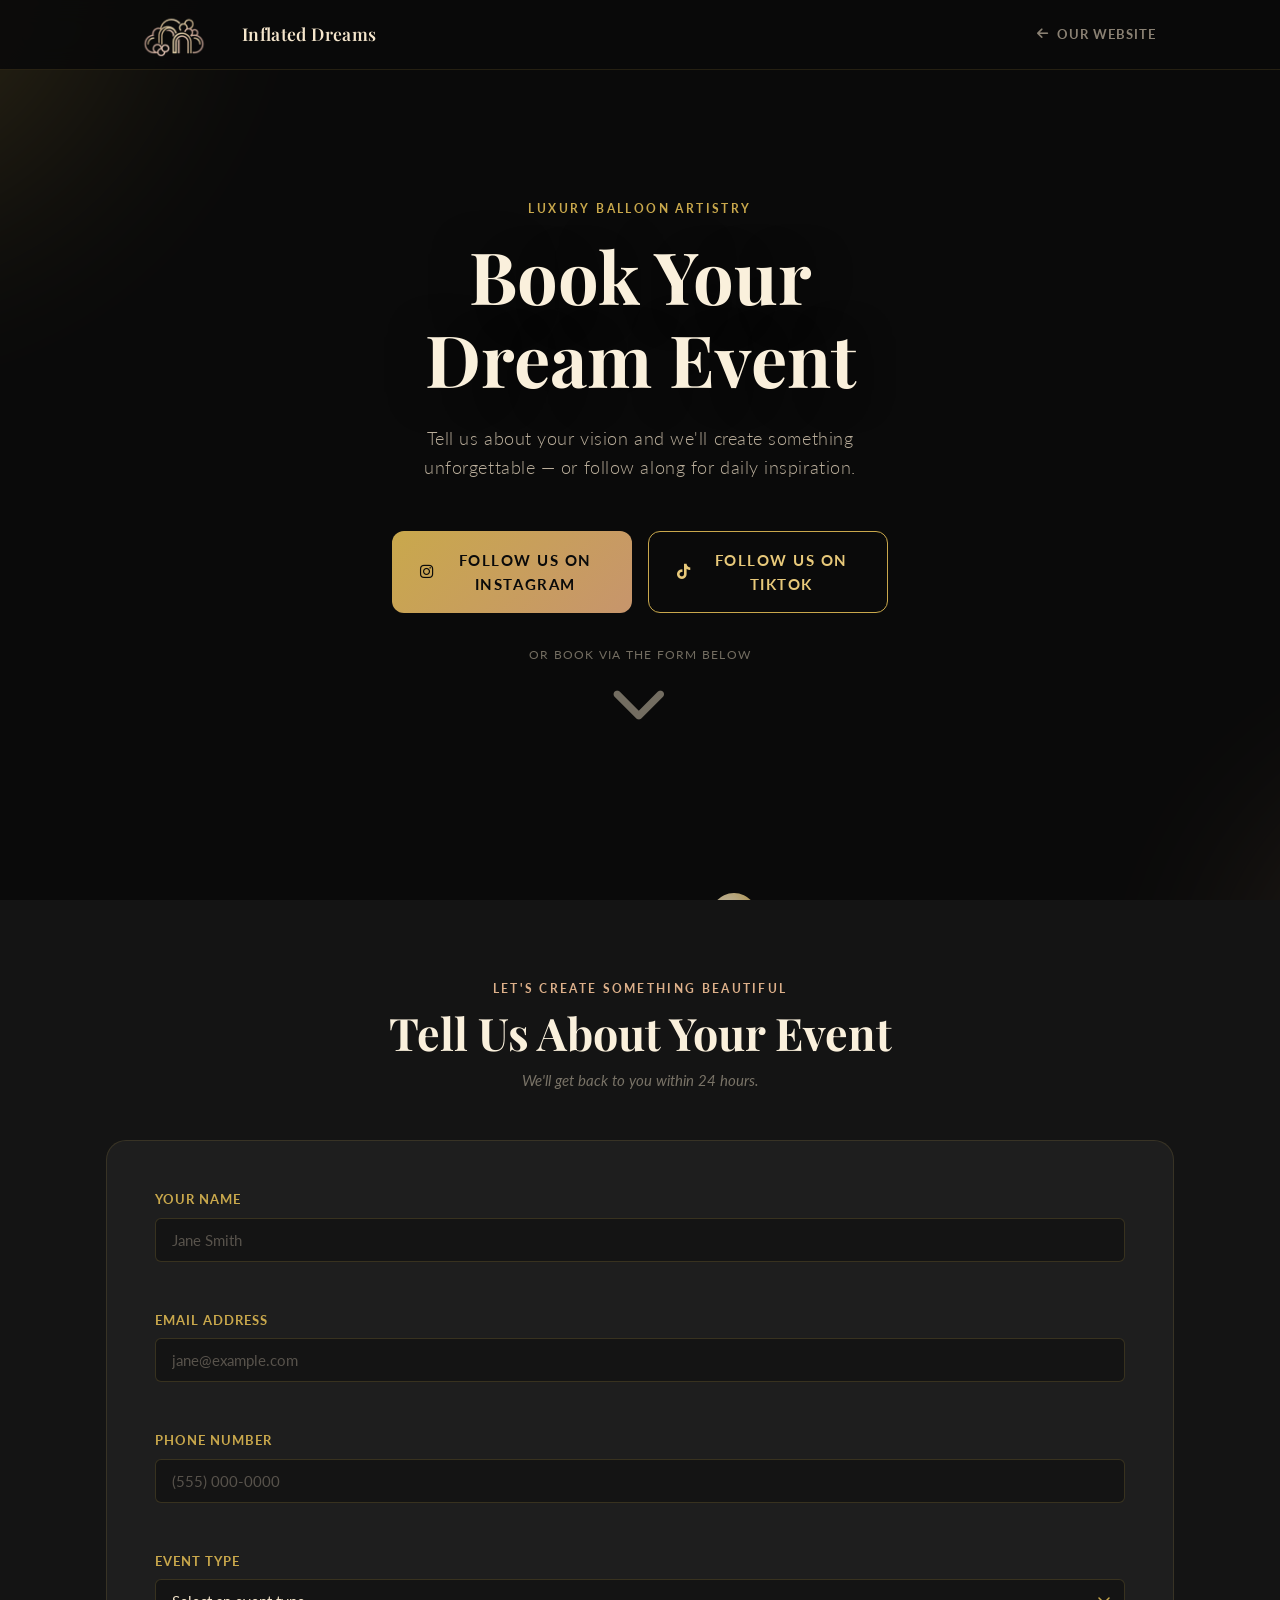
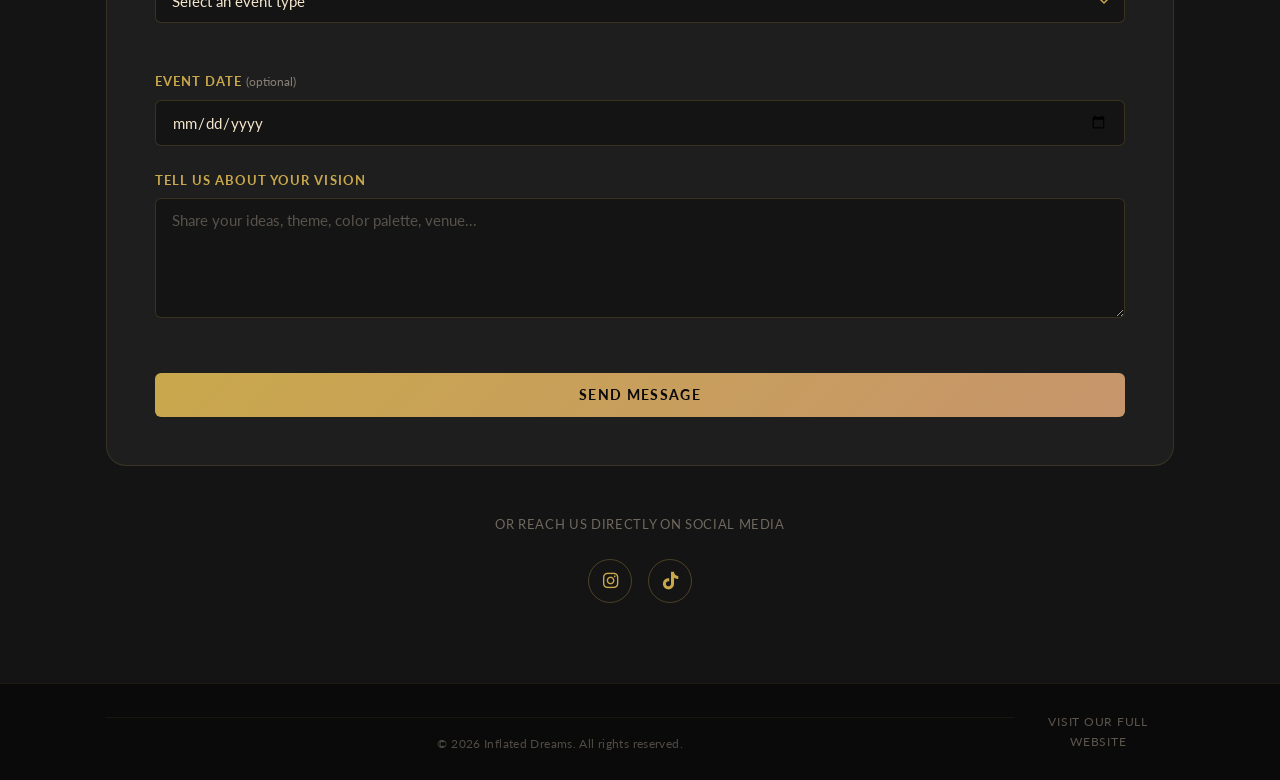
==== commit 7f0f46cd: "add favicon" ====
--- a/book.html
+++ b/book.html
@@ -2,6 +2,7 @@
 <html lang="en">
 <head>
   <meta charset="UTF-8" />
+  <link rel="icon" type="image/jpeg" href="images/logo.png" />
   <meta name="viewport" content="width=device-width, initial-scale=1.0" />
   <meta name="description" content="Book your luxury balloon decoration event with Inflated Dreams — bespoke arrangements for birthdays, weddings, baby showers, and more." />
   <title>Book Your Event | Inflated Dreams</title>
@@ -91,11 +92,11 @@
         <div class="book-social-cta animate-on-scroll" aria-label="Follow us on social media">
           <a href="https://instagram.com/inflateddreamssss9" target="_blank" rel="noopener noreferrer" class="btn btn--social btn--instagram" aria-label="Follow Inflated Dreams on Instagram">
             <i class="fa-brands fa-instagram" aria-hidden="true"></i>
-            Follow on Instagram
+            Follow us on Instagram
           </a>
           <a href="https://tiktok.com/@inflateddreams6" target="_blank" rel="noopener noreferrer" class="btn btn--social btn--tiktok" aria-label="Follow Inflated Dreams on TikTok">
             <i class="fa-brands fa-tiktok" aria-hidden="true"></i>
-            Follow on TikTok
+            Follow us on TikTok
           </a>
         </div>
 
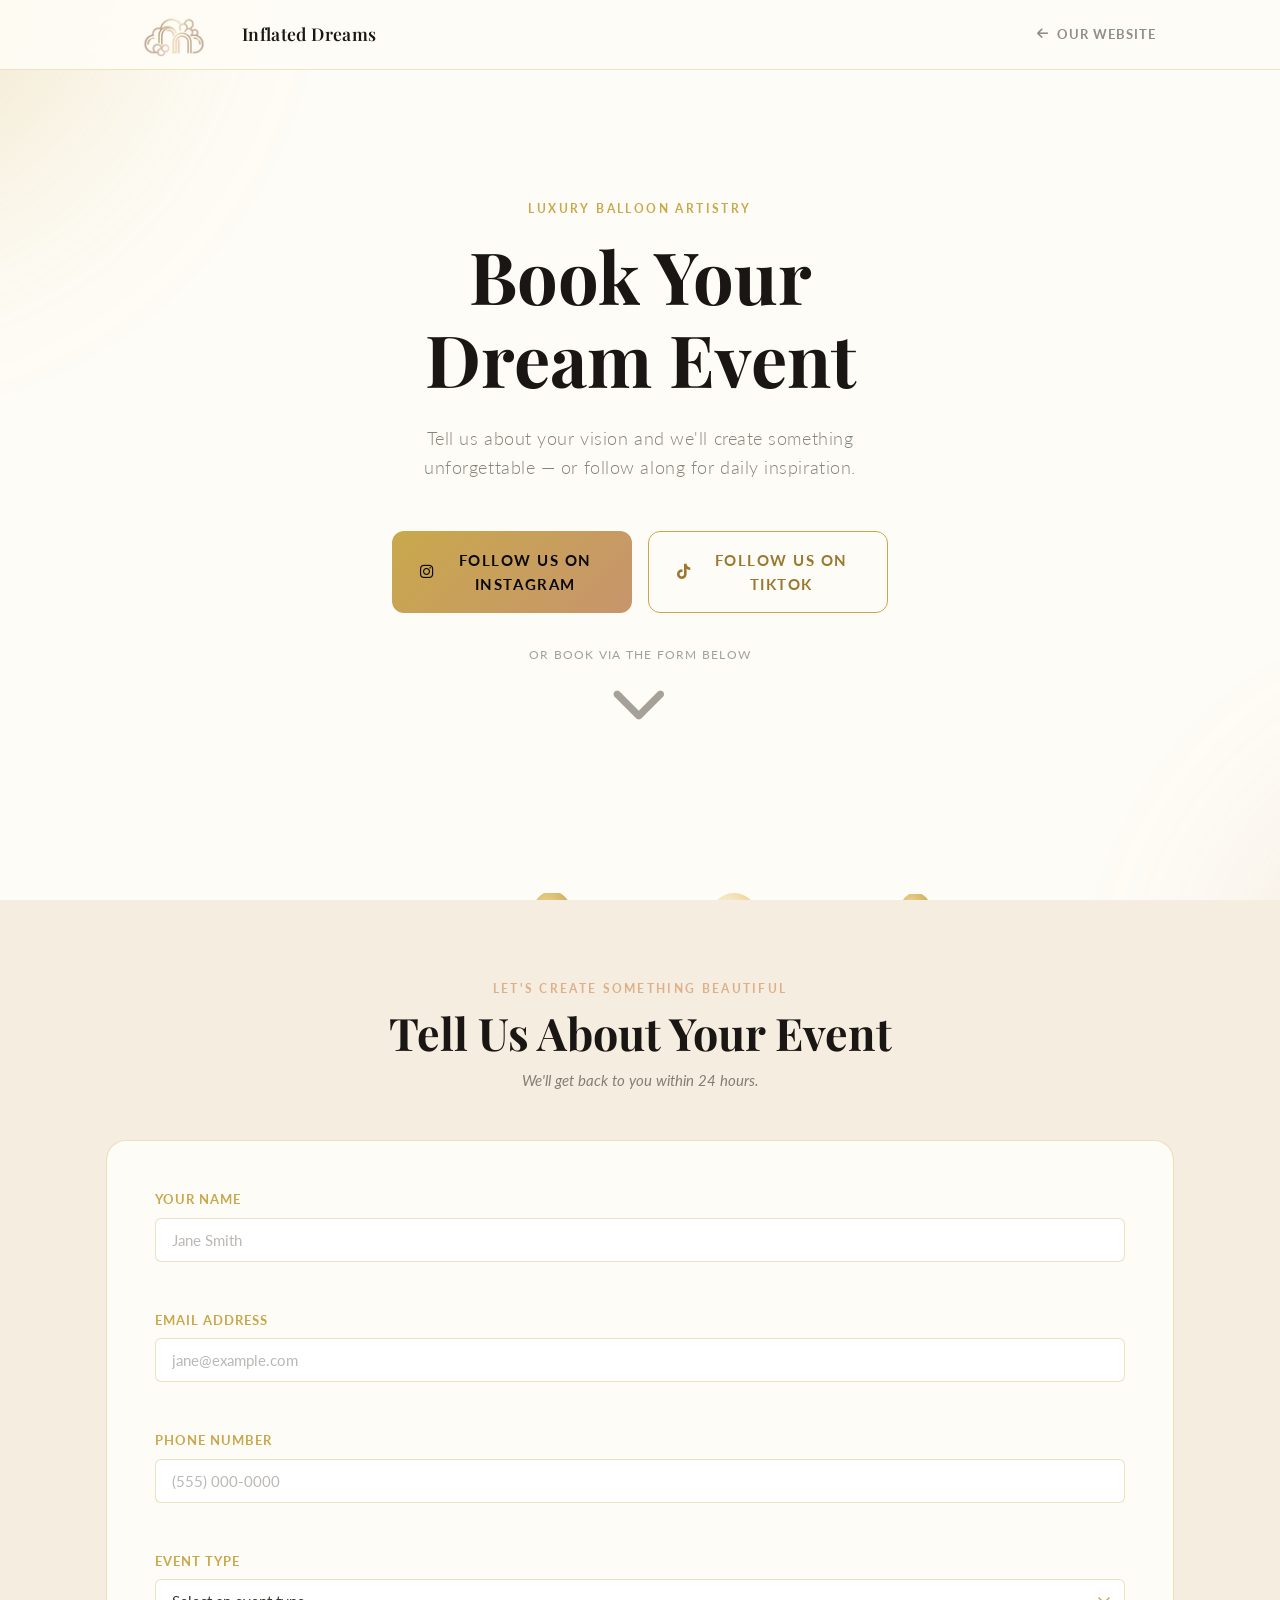
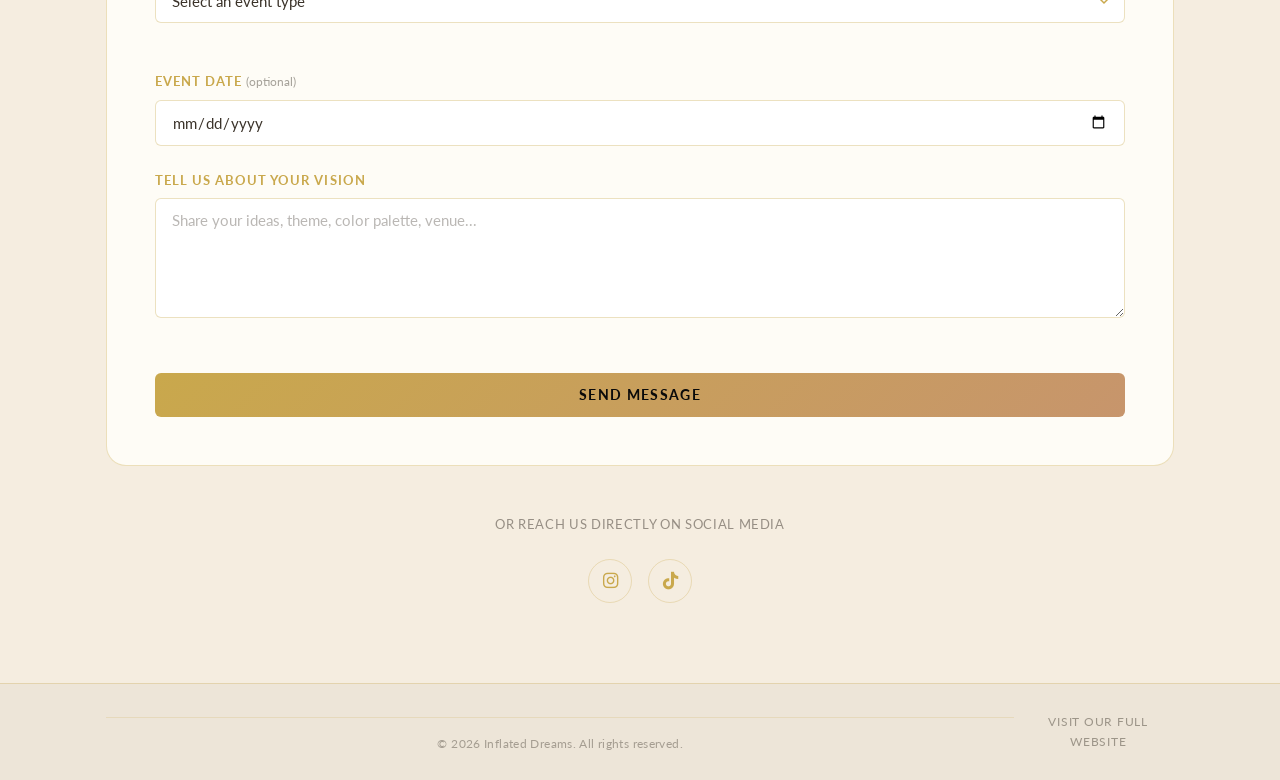
==== commit bd47f601: "chore: qr codes" ====
--- a/book.html
+++ b/book.html
@@ -82,6 +82,175 @@
             <defs><radialGradient id="bk5" cx="35%" cy="30%"><stop offset="0%" stop-color="#F5E6CC"/><stop offset="100%" stop-color="#C9A84C"/></radialGradient></defs>
           </svg>
         </div>
+        <div class="balloon balloon--6">
+          <svg viewBox="0 0 60 80" xmlns="http://www.w3.org/2000/svg" aria-hidden="true">
+            <ellipse cx="30" cy="30" rx="26" ry="30" fill="url(#bk6)" opacity="0.82"/>
+            <ellipse cx="20" cy="18" rx="5" ry="3" fill="white" opacity="0.22"/>
+            <path d="M30 60 Q32 68 30 76" stroke="#C97070" stroke-width="1.5" fill="none"/>
+            <circle cx="30" cy="76" r="2" fill="#C97070" opacity="0.6"/>
+            <defs><radialGradient id="bk6" cx="35%" cy="30%"><stop offset="0%" stop-color="#F0B8B8"/><stop offset="100%" stop-color="#C97070"/></radialGradient></defs>
+          </svg>
+        </div>
+        <div class="balloon balloon--7">
+          <svg viewBox="0 0 60 80" xmlns="http://www.w3.org/2000/svg" aria-hidden="true">
+            <ellipse cx="30" cy="30" rx="26" ry="30" fill="url(#bk7)" opacity="0.78"/>
+            <ellipse cx="21" cy="17" rx="7" ry="4" fill="white" opacity="0.28"/>
+            <path d="M30 60 Q32 68 30 76" stroke="#B0ACA4" stroke-width="1.5" fill="none"/>
+            <circle cx="30" cy="76" r="2" fill="#B0ACA4" opacity="0.6"/>
+            <defs><radialGradient id="bk7" cx="35%" cy="30%"><stop offset="0%" stop-color="#E8E4DC"/><stop offset="100%" stop-color="#B8B4AC"/></radialGradient></defs>
+          </svg>
+        </div>
+        <div class="balloon balloon--8">
+          <svg viewBox="0 0 120 120" xmlns="http://www.w3.org/2000/svg" aria-hidden="true">
+            <ellipse cx="24" cy="34" rx="19" ry="23" fill="url(#bk8a)" opacity="0.85"/>
+            <ellipse cx="60" cy="24" rx="21" ry="25" fill="url(#bk8b)" opacity="0.80"/>
+            <ellipse cx="96" cy="34" rx="19" ry="23" fill="url(#bk8c)" opacity="0.82"/>
+            <path d="M24 57 Q35 78 56 90" stroke="#C9A84C" stroke-width="1.2" fill="none"/>
+            <path d="M60 49 Q60 70 60 90" stroke="#C97070" stroke-width="1.2" fill="none"/>
+            <path d="M96 57 Q85 78 64 90" stroke="#9A7A8E" stroke-width="1.2" fill="none"/>
+            <circle cx="60" cy="90" r="3" fill="#C9A84C" opacity="0.7"/>
+            <path d="M60 90 Q62 100 60 110" stroke="#C9A84C" stroke-width="1.2" fill="none"/>
+            <circle cx="60" cy="110" r="2" fill="#C9A84C" opacity="0.5"/>
+            <defs>
+              <radialGradient id="bk8a" cx="35%" cy="30%"><stop offset="0%" stop-color="#E8C97A"/><stop offset="100%" stop-color="#C9A84C"/></radialGradient>
+              <radialGradient id="bk8b" cx="35%" cy="30%"><stop offset="0%" stop-color="#F0B8B8"/><stop offset="100%" stop-color="#C97070"/></radialGradient>
+              <radialGradient id="bk8c" cx="35%" cy="30%"><stop offset="0%" stop-color="#D4B8CC"/><stop offset="100%" stop-color="#9A7A8E"/></radialGradient>
+            </defs>
+          </svg>
+        </div>
+        <div class="balloon balloon--9">
+          <svg viewBox="0 0 60 80" xmlns="http://www.w3.org/2000/svg" aria-hidden="true">
+            <ellipse cx="30" cy="30" rx="26" ry="30" fill="url(#bk9)" opacity="0.80"/>
+            <ellipse cx="20" cy="18" rx="5" ry="3" fill="white" opacity="0.22"/>
+            <path d="M30 60 Q32 68 30 76" stroke="#9A7A8E" stroke-width="1.5" fill="none"/>
+            <path d="M25 76 Q27.5 72.5 30 76 Q32.5 72.5 35 76" stroke="#9A7A8E" stroke-width="1.2" fill="none"/>
+            <circle cx="30" cy="76" r="2" fill="#9A7A8E" opacity="0.6"/>
+            <defs><radialGradient id="bk9" cx="35%" cy="30%"><stop offset="0%" stop-color="#D4B8CC"/><stop offset="100%" stop-color="#9A7A8E"/></radialGradient></defs>
+          </svg>
+        </div>
+        <div class="balloon balloon--10">
+          <svg viewBox="0 0 60 80" xmlns="http://www.w3.org/2000/svg" aria-hidden="true">
+            <ellipse cx="30" cy="30" rx="26" ry="30" fill="url(#bk10)" opacity="0.75"/>
+            <path d="M30 60 Q32 68 30 76" stroke="#7EA090" stroke-width="1.5" fill="none"/>
+            <circle cx="30" cy="76" r="2" fill="#7EA090" opacity="0.6"/>
+            <defs><radialGradient id="bk10" cx="35%" cy="30%"><stop offset="0%" stop-color="#C4DDD0"/><stop offset="100%" stop-color="#7EA090"/></radialGradient></defs>
+          </svg>
+        </div>
+        <div class="balloon balloon--11">
+          <svg viewBox="0 0 60 80" xmlns="http://www.w3.org/2000/svg" aria-hidden="true">
+            <path d="M30 54 C30 54 6 39 6 24 C6 14 14 8 22 8 C26 8 30 14 30 14 C30 14 34 8 38 8 C46 8 54 14 54 24 C54 39 30 54 30 54Z" fill="url(#bk11)" opacity="0.85"/>
+            <ellipse cx="19" cy="18" rx="5" ry="3" fill="white" opacity="0.20"/>
+            <path d="M30 54 Q32 63 30 72" stroke="#C97070" stroke-width="1.5" fill="none"/>
+            <circle cx="30" cy="72" r="2" fill="#C97070" opacity="0.6"/>
+            <defs><radialGradient id="bk11" cx="40%" cy="30%" gradientUnits="objectBoundingBox"><stop offset="0%" stop-color="#F5C8C8"/><stop offset="100%" stop-color="#C97070"/></radialGradient></defs>
+          </svg>
+        </div>
+        <div class="balloon balloon--12">
+          <svg viewBox="0 0 80 90" xmlns="http://www.w3.org/2000/svg" aria-hidden="true">
+            <ellipse cx="20" cy="28" rx="18" ry="22" fill="url(#bk12a)" opacity="0.80"/>
+            <ellipse cx="13" cy="16" rx="6" ry="4" fill="white" opacity="0.25"/>
+            <ellipse cx="60" cy="28" rx="18" ry="22" fill="url(#bk12b)" opacity="0.85"/>
+            <path d="M20 50 Q30 66 38 74" stroke="#B0ACA4" stroke-width="1.2" fill="none"/>
+            <path d="M60 50 Q50 66 42 74" stroke="#C9A84C" stroke-width="1.2" fill="none"/>
+            <circle cx="40" cy="74" r="2.5" fill="#C9A84C" opacity="0.7"/>
+            <path d="M40 74 Q42 82 40 88" stroke="#C9A84C" stroke-width="1.2" fill="none"/>
+            <circle cx="40" cy="88" r="2" fill="#C9A84C" opacity="0.5"/>
+            <defs>
+              <radialGradient id="bk12a" cx="35%" cy="30%"><stop offset="0%" stop-color="#E8E4DC"/><stop offset="100%" stop-color="#B8B4AC"/></radialGradient>
+              <radialGradient id="bk12b" cx="35%" cy="30%"><stop offset="0%" stop-color="#E8C97A"/><stop offset="100%" stop-color="#C9A84C"/></radialGradient>
+            </defs>
+          </svg>
+        </div>
+        <div class="balloon balloon--13">
+          <svg viewBox="0 0 45 90" xmlns="http://www.w3.org/2000/svg" aria-hidden="true">
+            <ellipse cx="22" cy="32" rx="17" ry="30" fill="url(#bk13)" opacity="0.78"/>
+            <ellipse cx="15" cy="18" rx="5" ry="3" fill="white" opacity="0.22"/>
+            <path d="M22 62 Q24 71 22 80" stroke="#9A8AB0" stroke-width="1.5" fill="none"/>
+            <circle cx="22" cy="80" r="2" fill="#9A8AB0" opacity="0.6"/>
+            <defs><radialGradient id="bk13" cx="35%" cy="30%"><stop offset="0%" stop-color="#D4C8E8"/><stop offset="100%" stop-color="#9A8AB0"/></radialGradient></defs>
+          </svg>
+        </div>
+        <div class="balloon balloon--14">
+          <svg viewBox="0 0 150 130" xmlns="http://www.w3.org/2000/svg" aria-hidden="true">
+            <ellipse cx="75" cy="22" rx="20" ry="24" fill="url(#bk14a)" opacity="0.85"/>
+            <ellipse cx="28" cy="60" rx="18" ry="22" fill="url(#bk14b)" opacity="0.80"/>
+            <ellipse cx="122" cy="60" rx="18" ry="22" fill="url(#bk14c)" opacity="0.80"/>
+            <ellipse cx="75" cy="96" rx="19" ry="23" fill="url(#bk14d)" opacity="0.82"/>
+            <path d="M75 46 Q75 84 73 112" stroke="#C9A84C" stroke-width="1.1" fill="none"/>
+            <path d="M28 82 Q46 98 71 112" stroke="#C97070" stroke-width="1.1" fill="none"/>
+            <path d="M122 82 Q104 98 79 112" stroke="#7EA090" stroke-width="1.1" fill="none"/>
+            <circle cx="75" cy="112" r="3.5" fill="#C9A84C" opacity="0.7"/>
+            <path d="M75 112 Q77 121 75 128" stroke="#C9A84C" stroke-width="1.1" fill="none"/>
+            <circle cx="75" cy="128" r="2" fill="#C9A84C" opacity="0.5"/>
+            <defs>
+              <radialGradient id="bk14a" cx="35%" cy="30%"><stop offset="0%" stop-color="#E8C97A"/><stop offset="100%" stop-color="#C9A84C"/></radialGradient>
+              <radialGradient id="bk14b" cx="35%" cy="30%"><stop offset="0%" stop-color="#F0B8B8"/><stop offset="100%" stop-color="#C97070"/></radialGradient>
+              <radialGradient id="bk14c" cx="35%" cy="30%"><stop offset="0%" stop-color="#C4DDD0"/><stop offset="100%" stop-color="#7EA090"/></radialGradient>
+              <radialGradient id="bk14d" cx="35%" cy="30%"><stop offset="0%" stop-color="#D4B8CC"/><stop offset="100%" stop-color="#9A7A8E"/></radialGradient>
+            </defs>
+          </svg>
+        </div>
+        <div class="balloon balloon--15">
+          <svg viewBox="0 0 60 80" xmlns="http://www.w3.org/2000/svg" aria-hidden="true">
+            <path d="M30 6 L35.3 20.7 L50.9 21.2 L38.6 30.8 L42.9 45.8 L30 37 L17.1 45.8 L21.4 30.8 L9.1 21.2 L24.7 20.7 Z" fill="url(#bk15)" opacity="0.88"/>
+            <path d="M22 10 L26 22 L23 22 L19 10 Z" fill="white" opacity="0.18"/>
+            <path d="M30 47 Q32 57 30 67" stroke="#C9A84C" stroke-width="1.5" fill="none"/>
+            <circle cx="30" cy="67" r="2" fill="#C9A84C" opacity="0.6"/>
+            <defs>
+              <linearGradient id="bk15" x1="0%" y1="0%" x2="100%" y2="100%">
+                <stop offset="0%" stop-color="#F5E890"/>
+                <stop offset="50%" stop-color="#E8C97A"/>
+                <stop offset="100%" stop-color="#C8A030"/>
+              </linearGradient>
+            </defs>
+          </svg>
+        </div>
+        <div class="balloon balloon--16">
+          <svg viewBox="0 0 60 80" xmlns="http://www.w3.org/2000/svg" aria-hidden="true">
+            <path d="M30 66 C22 66 6 52 6 36 C6 18 16 8 30 8 C44 8 54 18 54 36 C54 52 38 66 30 66 Z" fill="url(#bk16)" opacity="0.82"/>
+            <ellipse cx="20" cy="20" rx="6" ry="4" fill="white" opacity="0.20"/>
+            <path d="M30 66 Q32 72 30 78" stroke="#CC8A78" stroke-width="1.5" fill="none"/>
+            <circle cx="30" cy="78" r="2" fill="#CC8A78" opacity="0.6"/>
+            <defs><radialGradient id="bk16" cx="35%" cy="30%" gradientUnits="objectBoundingBox"><stop offset="0%" stop-color="#F0C4B0"/><stop offset="100%" stop-color="#CC8A78"/></radialGradient></defs>
+          </svg>
+        </div>
+        <div class="balloon balloon--17">
+          <svg viewBox="0 0 80 120" xmlns="http://www.w3.org/2000/svg" aria-hidden="true">
+            <ellipse cx="16" cy="60" rx="15" ry="18" fill="url(#bk17a)" opacity="0.78"/>
+            <ellipse cx="40" cy="22" rx="20" ry="24" fill="url(#bk17b)" opacity="0.85"/>
+            <ellipse cx="64" cy="60" rx="15" ry="18" fill="url(#bk17c)" opacity="0.80"/>
+            <path d="M16 78 Q28 90 38 98" stroke="#7EA090" stroke-width="1.2" fill="none"/>
+            <path d="M40 46 Q40 72 40 98" stroke="#C9A84C" stroke-width="1.2" fill="none"/>
+            <path d="M64 78 Q52 90 42 98" stroke="#C97070" stroke-width="1.2" fill="none"/>
+            <circle cx="40" cy="98" r="3" fill="#C9A84C" opacity="0.7"/>
+            <path d="M40 98 Q42 108 40 116" stroke="#C9A84C" stroke-width="1.2" fill="none"/>
+            <circle cx="40" cy="116" r="2" fill="#C9A84C" opacity="0.5"/>
+            <defs>
+              <radialGradient id="bk17a" cx="35%" cy="30%"><stop offset="0%" stop-color="#C4DDD0"/><stop offset="100%" stop-color="#7EA090"/></radialGradient>
+              <radialGradient id="bk17b" cx="35%" cy="30%"><stop offset="0%" stop-color="#E8C97A"/><stop offset="100%" stop-color="#C9A84C"/></radialGradient>
+              <radialGradient id="bk17c" cx="35%" cy="30%"><stop offset="0%" stop-color="#F0B8B8"/><stop offset="100%" stop-color="#C97070"/></radialGradient>
+            </defs>
+          </svg>
+        </div>
+        <div class="balloon balloon--18">
+          <svg viewBox="0 0 100 110" xmlns="http://www.w3.org/2000/svg" aria-hidden="true">
+            <ellipse cx="18" cy="38" rx="17" ry="20" fill="url(#bk18a)" opacity="0.80"/>
+            <path d="M50 48 C50 48 32 34 32 22 C32 14 38 10 43 10 C46 10 50 15 50 15 C50 15 54 10 57 10 C62 10 68 14 68 22 C68 34 50 48 50 48Z" fill="url(#bk18b)" opacity="0.85"/>
+            <ellipse cx="40" cy="16" rx="4" ry="3" fill="white" opacity="0.20"/>
+            <ellipse cx="82" cy="38" rx="17" ry="20" fill="url(#bk18c)" opacity="0.82"/>
+            <path d="M18 58 Q28 72 47 82" stroke="#B8B4AC" stroke-width="1.2" fill="none"/>
+            <path d="M50 48 Q50 66 50 82" stroke="#C97070" stroke-width="1.2" fill="none"/>
+            <path d="M82 58 Q72 72 53 82" stroke="#CC8A78" stroke-width="1.2" fill="none"/>
+            <circle cx="50" cy="82" r="3" fill="#C9A84C" opacity="0.7"/>
+            <path d="M50 82 Q52 92 50 100" stroke="#C9A84C" stroke-width="1.2" fill="none"/>
+            <circle cx="50" cy="100" r="2" fill="#C9A84C" opacity="0.5"/>
+            <defs>
+              <radialGradient id="bk18a" cx="35%" cy="30%"><stop offset="0%" stop-color="#E8E4DC"/><stop offset="100%" stop-color="#B8B4AC"/></radialGradient>
+              <radialGradient id="bk18b" cx="40%" cy="30%" gradientUnits="objectBoundingBox"><stop offset="0%" stop-color="#F5C8C8"/><stop offset="100%" stop-color="#C97070"/></radialGradient>
+              <radialGradient id="bk18c" cx="35%" cy="30%"><stop offset="0%" stop-color="#F0C4B0"/><stop offset="100%" stop-color="#CC8A78"/></radialGradient>
+            </defs>
+          </svg>
+        </div>
       </div>
 
       <div class="book-hero-content">
--- a/css/styles.css
+++ b/css/styles.css
@@ -19,6 +19,13 @@
   --color-white:        #FAF8F5;
   --color-services-bg:  #F7F0E6;
 
+  --color-cream:        #FEFCF6;
+  --color-cream-alt:    #F5EDE0;
+  --color-cream-deep:   #EDE5D8;
+  --color-text-heading: #1A1614;
+  --color-text-primary: #3A3229;
+  --color-text-muted:   rgba(58, 50, 41, 0.6);
+
   --font-heading: 'Playfair Display', Georgia, serif;
   --font-body:    'Lato', 'Helvetica Neue', Arial, sans-serif;
 
@@ -31,7 +38,7 @@
   --radius-lg:  20px;
 
   --shadow-gold: 0 0 24px rgba(201, 168, 76, 0.3);
-  --shadow-card: 0 4px 24px rgba(0,0,0,0.4);
+  --shadow-card: 0 4px 24px rgba(58, 50, 41, 0.1);
 
   --header-height: 70px;
 
@@ -59,8 +66,8 @@
 
 body {
   font-family: var(--font-body);
-  background-color: var(--color-black);
-  color: var(--color-champagne);
+  background-color: var(--color-cream);
+  color: var(--color-text-primary);
   line-height: 1.6;
   overflow-x: hidden;
 }
@@ -166,10 +173,10 @@
 }
 
 .site-header.scrolled {
-  background-color: rgba(10, 10, 10, 0.95);
+  background-color: rgba(254, 252, 246, 0.95);
   backdrop-filter: blur(12px);
   -webkit-backdrop-filter: blur(12px);
-  box-shadow: 0 1px 0 rgba(201, 168, 76, 0.2);
+  box-shadow: 0 1px 0 rgba(201, 168, 76, 0.3);
 }
 
 .nav-container {
@@ -200,7 +207,7 @@
   font-family: var(--font-heading);
   font-size: 1.1rem;
   font-weight: 600;
-  color: var(--color-champagne);
+  color: var(--color-text-heading);
   letter-spacing: 0.02em;
   display: none;
 }
@@ -216,7 +223,7 @@
   font-weight: 400;
   letter-spacing: 0.08em;
   text-transform: uppercase;
-  color: var(--color-champagne);
+  color: var(--color-text-primary);
   position: relative;
   padding-bottom: 4px;
   transition: color var(--transition-fast);
@@ -291,7 +298,7 @@
   display: block;
   width: 100%;
   height: 2px;
-  background-color: var(--color-champagne);
+  background-color: var(--color-text-heading);
   border-radius: 2px;
   transition: transform var(--transition-base), opacity var(--transition-base), background-color var(--transition-fast);
 }
@@ -312,7 +319,7 @@
 .mobile-menu {
   position: fixed;
   inset: 0;
-  background-color: var(--color-black);
+  background-color: var(--color-cream);
   z-index: 1001;
   display: flex;
   flex-direction: column;
@@ -341,7 +348,7 @@
   align-items: center;
   justify-content: center;
   font-size: 1.5rem;
-  color: var(--color-champagne);
+  color: var(--color-text-heading);
   border-radius: var(--radius-sm);
   transition: color var(--transition-fast);
 }
@@ -364,7 +371,7 @@
   font-family: var(--font-heading);
   font-size: 2rem;
   font-weight: 600;
-  color: var(--color-champagne);
+  color: var(--color-text-heading);
   letter-spacing: 0.04em;
   transition: color var(--transition-fast);
 }
@@ -382,7 +389,7 @@
 }
 
 .mobile-social a {
-  color: var(--color-champagne);
+  color: var(--color-text-primary);
   transition: color var(--transition-fast);
 }
 
@@ -429,7 +436,7 @@
   align-items: center;
   justify-content: center;
   overflow: hidden;
-  background-color: var(--color-black);
+  background-color: var(--color-cream);
 }
 
 .hero-parallax-layer {
@@ -443,7 +450,7 @@
   position: absolute;
   border-radius: 50%;
   filter: blur(80px);
-  opacity: 0.25;
+  opacity: 0.35;
 }
 
 .hero-glow--gold {
@@ -481,11 +488,24 @@
   height: 100%;
 }
 
-.balloon--1 { width: 50px; bottom: -80px; left: 8%; animation-duration: 14s; animation-delay: 0s; }
-.balloon--2 { width: 38px; bottom: -80px; left: 25%; animation-duration: 18s; animation-delay: 3s; }
-.balloon--3 { width: 60px; bottom: -80px; left: 55%; animation-duration: 12s; animation-delay: 6s; }
-.balloon--4 { width: 44px; bottom: -80px; left: 72%; animation-duration: 16s; animation-delay: 1.5s; }
-.balloon--5 { width: 32px; bottom: -80px; left: 88%; animation-duration: 20s; animation-delay: 9s; }
+.balloon--1  { width: 50px; bottom: -80px;  left: 8%;  animation-duration: 14s;   animation-delay: 0s; }
+.balloon--2  { width: 38px; bottom: -80px;  left: 25%; animation-duration: 18s;   animation-delay: 3s; }
+.balloon--3  { width: 60px; bottom: -80px;  left: 55%; animation-duration: 12s;   animation-delay: 6s; }
+.balloon--4  { width: 44px; bottom: -80px;  left: 72%; animation-duration: 16s;   animation-delay: 1.5s; }
+.balloon--5  { width: 32px; bottom: -80px;  left: 88%; animation-duration: 20s;   animation-delay: 9s; }
+.balloon--6  { width: 42px; bottom: -80px;  left: 3%;  animation-duration: 15s;   animation-delay: 2.5s; }
+.balloon--7  { width: 36px; bottom: -80px;  left: 35%; animation-duration: 21s;   animation-delay: 7.5s; }
+.balloon--8  { width: 88px; bottom: -100px; left: 62%; animation-duration: 17s;   animation-delay: 4s; }
+.balloon--9  { width: 46px; bottom: -80px;  left: 79%; animation-duration: 13.5s; animation-delay: 11s; }
+.balloon--10 { width: 40px; bottom: -80px;  left: 45%; animation-duration: 24s;   animation-delay: 5.5s; }
+.balloon--11 { width: 50px; bottom: -80px;  left: 15%; animation-duration: 16s;   animation-delay: 3.5s; }
+.balloon--12 { width: 75px; bottom: -90px;  left: 30%; animation-duration: 19s;   animation-delay: 8s; }
+.balloon--13 { width: 30px; bottom: -90px;  left: 58%; animation-duration: 14s;   animation-delay: 12s; }
+.balloon--14 { width: 115px; bottom: -100px; left: 67%; animation-duration: 22s;  animation-delay: 6s; }
+.balloon--15 { width: 48px; bottom: -80px;  left: 18%; animation-duration: 11s;   animation-delay: 1s; }
+.balloon--16 { width: 44px; bottom: -80px;  left: 83%; animation-duration: 17s;   animation-delay: 4s; }
+.balloon--17 { width: 80px; bottom: -120px; left: 40%; animation-duration: 20s;   animation-delay: 9s; }
+.balloon--18 { width: 85px; bottom: -100px; left: 91%; animation-duration: 15s;   animation-delay: 13s; }
 
 @keyframes floatUp {
   0%   { transform: translateY(0) rotate(0deg);  opacity: 0; }
@@ -518,14 +538,14 @@
   font-size: clamp(2.4rem, 8vw, 4.5rem);
   font-weight: 700;
   line-height: 1.15;
-  color: var(--color-champagne-soft);
+  color: var(--color-text-heading);
   margin-bottom: var(--space-md);
-  text-shadow: 0 2px 40px rgba(0,0,0,0.5);
+  text-shadow: none;
 }
 
 .hero-subheadline {
   font-size: clamp(0.95rem, 2.5vw, 1.15rem);
-  color: rgba(245, 230, 204, 0.75);
+  color: var(--color-text-muted);
   font-weight: 300;
   letter-spacing: 0.03em;
   margin-bottom: var(--space-lg);
@@ -600,7 +620,7 @@
 
 .btn--outline {
   background: transparent;
-  color: var(--color-gold-light);
+  color: var(--color-gold-dark);
   border: 1.5px solid var(--color-gold);
 }
 
@@ -644,14 +664,14 @@
 }
 
 .section-title--light {
-  color: var(--color-champagne-soft);
+  color: var(--color-text-heading);
 }
 
 /* ============================================================
    ABOUT SECTION
    ============================================================ */
 .about {
-  background-color: var(--color-black-soft);
+  background-color: var(--color-cream-alt);
   padding: var(--space-xl) 0;
   text-align: center;
 }
@@ -675,7 +695,7 @@
   font-family: var(--font-heading);
   font-style: italic;
   font-size: clamp(1.3rem, 4vw, 2rem);
-  color: var(--color-champagne-soft);
+  color: var(--color-text-heading);
   line-height: 1.4;
   margin-bottom: var(--space-md);
   max-width: 600px;
@@ -685,7 +705,7 @@
 
 .about-description {
   font-size: 1rem;
-  color: rgba(245, 230, 204, 0.7);
+  color: var(--color-text-muted);
   max-width: 540px;
   margin: 0 auto var(--space-lg);
   line-height: 1.8;
@@ -722,8 +742,8 @@
 }
 
 .service-card {
-  background-color: var(--color-gray-dark);
-  border: 1px solid rgba(201, 168, 76, 0.15);
+  background-color: var(--color-cream);
+  border: 1px solid rgba(201, 168, 76, 0.3);
   border-radius: var(--radius-md);
   padding: var(--space-md);
   transition: transform var(--transition-base), border-color var(--transition-base), box-shadow var(--transition-base);
@@ -752,13 +772,13 @@
   font-family: var(--font-heading);
   font-size: 1.15rem;
   font-weight: 600;
-  color: var(--color-champagne);
+  color: var(--color-text-heading);
   margin-bottom: var(--space-xs);
 }
 
 .service-card-desc {
   font-size: 0.9rem;
-  color: rgba(245, 230, 204, 0.65);
+  color: var(--color-text-muted);
   line-height: 1.7;
 }
 
@@ -779,7 +799,7 @@
    GALLERY SECTION
    ============================================================ */
 .gallery {
-  background-color: var(--color-black);
+  background-color: var(--color-cream);
   padding: var(--space-xl) 0;
 }
 
@@ -851,7 +871,7 @@
 
 .gallery-cta-text {
   font-size: 0.9rem;
-  color: rgba(245, 230, 204, 0.6);
+  color: var(--color-text-muted);
   margin-bottom: var(--space-sm);
   letter-spacing: 0.03em;
 }
@@ -944,7 +964,7 @@
    CONTACT SECTION
    ============================================================ */
 .contact {
-  background-color: var(--color-black-soft);
+  background-color: var(--color-cream-alt);
   padding: var(--space-xl) 0;
 }
 
@@ -969,7 +989,7 @@
 .contact-info-title {
   font-family: var(--font-heading);
   font-size: 1.5rem;
-  color: var(--color-champagne-soft);
+  color: var(--color-text-heading);
   margin-bottom: var(--space-md);
   font-weight: 600;
 }
@@ -996,7 +1016,7 @@
 }
 
 .contact-info-link {
-  color: rgba(245, 230, 204, 0.8);
+  color: var(--color-text-primary);
   transition: color var(--transition-fast);
 }
 
@@ -1034,8 +1054,8 @@
 
 /* Contact Form */
 .contact-form-wrapper {
-  background: var(--color-gray-dark);
-  border: 1px solid rgba(201, 168, 76, 0.15);
+  background: var(--color-cream);
+  border: 1px solid rgba(201, 168, 76, 0.35);
   border-radius: var(--radius-lg);
   padding: var(--space-md);
 }
@@ -1058,17 +1078,17 @@
   font-weight: 400;
   text-transform: none;
   letter-spacing: 0;
-  color: rgba(245, 230, 204, 0.5);
+  color: rgba(58, 50, 41, 0.45);
   font-size: 0.75rem;
 }
 
 .form-input {
   width: 100%;
   padding: 12px 16px;
-  background: var(--color-black-soft);
-  border: 1.5px solid rgba(201, 168, 76, 0.2);
+  background: #FFFFFF;
+  border: 1.5px solid rgba(201, 168, 76, 0.35);
   border-radius: var(--radius-sm);
-  color: var(--color-champagne);
+  color: var(--color-text-primary);
   font-size: 0.95rem;
   transition: border-color var(--transition-fast), box-shadow var(--transition-fast);
   appearance: none;
@@ -1076,7 +1096,7 @@
 }
 
 .form-input::placeholder {
-  color: rgba(245, 230, 204, 0.3);
+  color: rgba(58, 50, 41, 0.35);
 }
 
 .form-input:focus {
@@ -1098,8 +1118,8 @@
 }
 
 .form-select option {
-  background-color: var(--color-gray-dark);
-  color: var(--color-champagne);
+  background-color: #FFFFFF;
+  color: var(--color-text-primary);
 }
 
 .form-textarea {
@@ -1206,8 +1226,8 @@
    FOOTER
    ============================================================ */
 .site-footer {
-  background-color: var(--color-black);
-  border-top: 1px solid rgba(201, 168, 76, 0.15);
+  background-color: var(--color-cream-deep);
+  border-top: 1px solid rgba(201, 168, 76, 0.3);
   padding: var(--space-lg) 0;
 }
 
@@ -1235,7 +1255,7 @@
 .footer-logo-text {
   font-family: var(--font-heading);
   font-size: 1rem;
-  color: var(--color-champagne);
+  color: var(--color-text-heading);
   font-weight: 600;
 }
 
@@ -1250,7 +1270,7 @@
   font-size: 0.8rem;
   letter-spacing: 0.08em;
   text-transform: uppercase;
-  color: rgba(245, 230, 204, 0.5);
+  color: rgba(58, 50, 41, 0.55);
   transition: color var(--transition-fast);
 }
 
@@ -1266,7 +1286,7 @@
 
 .footer-copy {
   font-size: 0.78rem;
-  color: rgba(245, 230, 204, 0.3);
+  color: rgba(58, 50, 41, 0.4);
   letter-spacing: 0.03em;
 }
 
@@ -1287,7 +1307,7 @@
   .footer-copy {
     width: 100%;
     text-align: center;
-    border-top: 1px solid rgba(201, 168, 76, 0.08);
+    border-top: 1px solid rgba(201, 168, 76, 0.2);
     padding-top: var(--space-sm);
     margin-top: var(--space-xs);
   }
--- a/css/book.css
+++ b/css/book.css
@@ -14,10 +14,10 @@
   right: 0;
   z-index: 1000;
   height: var(--header-height);
-  background-color: rgba(10, 10, 10, 0.88);
+  background-color: rgba(254, 252, 246, 0.92);
   backdrop-filter: blur(12px);
   -webkit-backdrop-filter: blur(12px);
-  border-bottom: 1px solid rgba(201, 168, 76, 0.15);
+  border-bottom: 1px solid rgba(201, 168, 76, 0.3);
 }
 
 .book-header-inner {
@@ -43,7 +43,7 @@
   font-weight: 700;
   letter-spacing: 0.08em;
   text-transform: uppercase;
-  color: rgba(245, 230, 204, 0.55);
+  color: rgba(58, 50, 41, 0.55);
   transition: color var(--transition-fast);
   padding: 8px 10px;
   border-radius: var(--radius-sm);
@@ -51,7 +51,7 @@
 
 .book-header-link:hover,
 .book-header-link:focus-visible {
-  color: var(--color-gold-light);
+  color: var(--color-gold-dark);
 }
 
 /* ============================================================
@@ -64,7 +64,7 @@
   align-items: center;
   justify-content: center;
   overflow: hidden;
-  background-color: var(--color-black);
+  background-color: var(--color-cream);
 }
 
 .book-hero-content {
@@ -108,7 +108,7 @@
 
 .btn--tiktok {
   background: transparent;
-  color: var(--color-gold-light);
+  color: var(--color-gold-dark);
   border: 1.5px solid var(--color-gold);
 }
 
@@ -138,7 +138,7 @@
   flex-direction: column;
   align-items: center;
   gap: 8px;
-  color: rgba(245, 230, 204, 0.45);
+  color: rgba(58, 50, 41, 0.45);
   font-size: 0.78rem;
   letter-spacing: 0.1em;
   text-transform: uppercase;
@@ -150,7 +150,7 @@
 
 .book-hero-scroll:hover,
 .book-hero-scroll:focus-visible {
-  color: var(--color-gold-light);
+  color: var(--color-gold-dark);
 }
 
 .book-hero-scroll i {
@@ -173,13 +173,13 @@
    BOOKING FORM SECTION
    ============================================================ */
 .book-form-section {
-  background-color: var(--color-black-soft);
+  background-color: var(--color-cream-alt);
   padding: var(--space-xl) 0;
 }
 
 .book-form-subtext {
   font-size: 0.95rem;
-  color: rgba(245, 230, 204, 0.45);
+  color: var(--color-text-muted);
   margin-top: var(--space-xs);
   font-style: italic;
 }
@@ -194,7 +194,7 @@
 
 .book-social-footer-text {
   font-size: 0.82rem;
-  color: rgba(245, 230, 204, 0.4);
+  color: rgba(58, 50, 41, 0.5);
   letter-spacing: 0.05em;
   text-transform: uppercase;
   margin-bottom: var(--space-sm);
@@ -208,8 +208,8 @@
    FOOTER
    ============================================================ */
 .book-footer {
-  background-color: var(--color-black);
-  border-top: 1px solid rgba(201, 168, 76, 0.1);
+  background-color: var(--color-cream-deep);
+  border-top: 1px solid rgba(201, 168, 76, 0.3);
   padding: var(--space-md) 0;
 }
 
@@ -225,7 +225,7 @@
   font-size: 0.78rem;
   letter-spacing: 0.06em;
   text-transform: uppercase;
-  color: rgba(245, 230, 204, 0.35);
+  color: rgba(58, 50, 41, 0.45);
   transition: color var(--transition-fast);
   padding: 4px 8px;
   border-radius: var(--radius-sm);
@@ -233,7 +233,7 @@
 
 .book-footer-link:hover,
 .book-footer-link:focus-visible {
-  color: var(--color-gold-light);
+  color: var(--color-gold-dark);
 }
 
 /* ============================================================
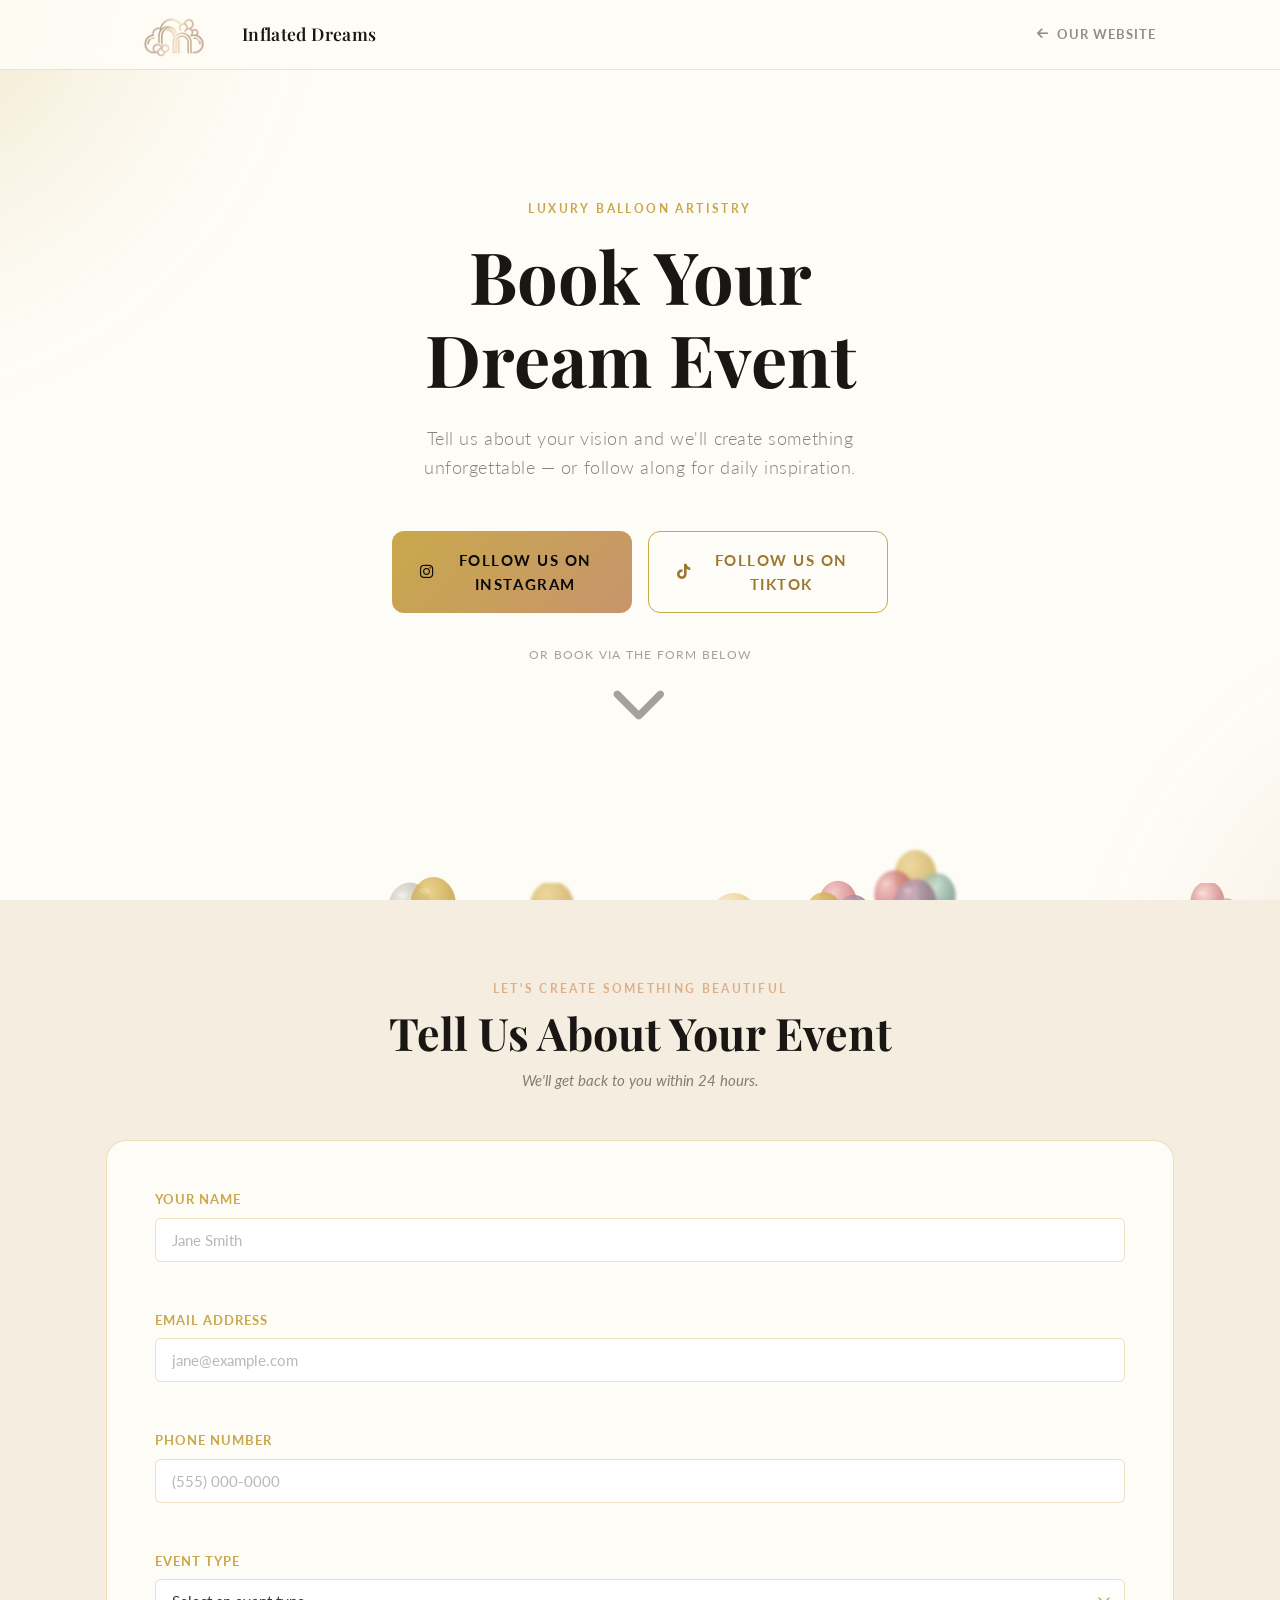
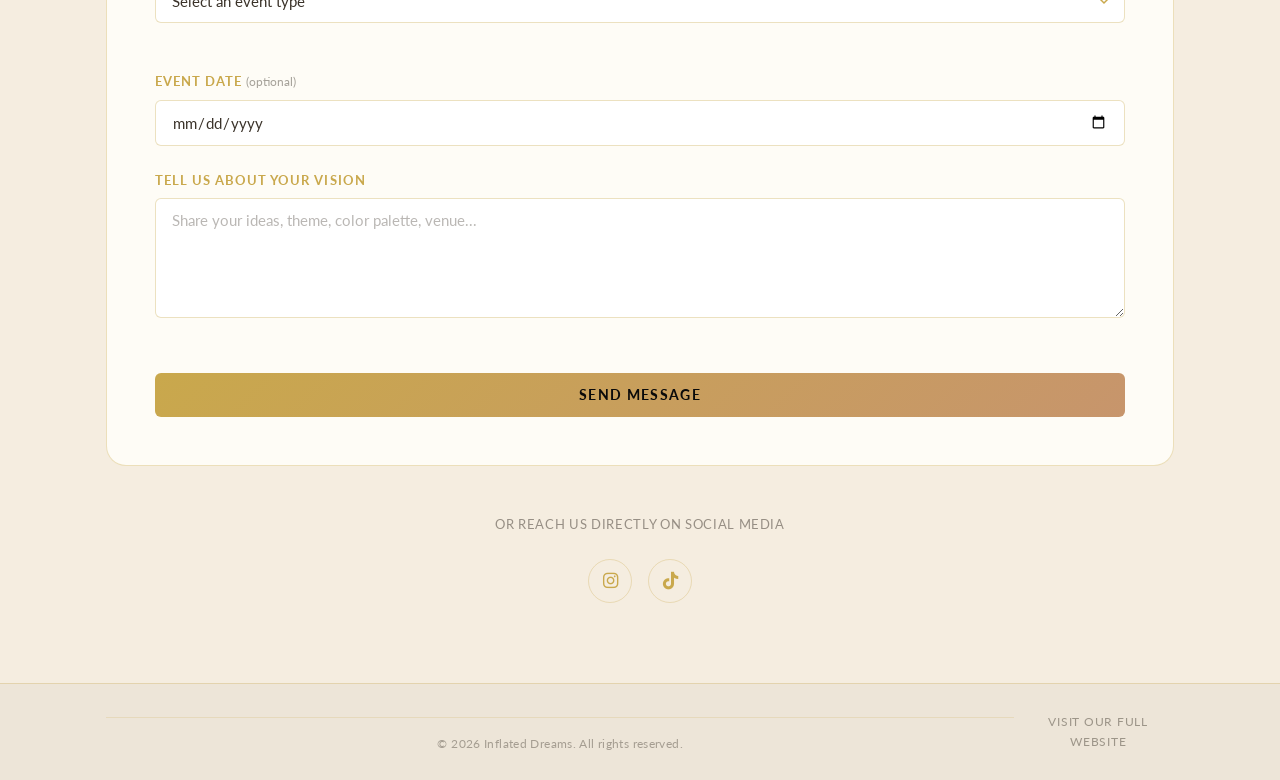
==== commit fc5ed90f: "chore: add gallery images" ====
--- a/book.html
+++ b/book.html
@@ -42,155 +42,199 @@
       </div>
 
       <div class="balloons-container" aria-hidden="true">
-        <div class="balloon balloon--1">
+        <div class="balloon balloon--1 balloon--near">
+          <div class="balloon-sway"><div class="balloon-body">
           <svg viewBox="0 0 60 80" xmlns="http://www.w3.org/2000/svg" aria-hidden="true">
             <ellipse cx="30" cy="30" rx="26" ry="30" fill="url(#bk1)" opacity="0.85"/>
             <path d="M30 60 Q32 68 30 76" stroke="#C9A84C" stroke-width="1.5" fill="none"/>
             <circle cx="30" cy="76" r="2" fill="#C9A84C" opacity="0.6"/>
             <defs><radialGradient id="bk1" cx="35%" cy="30%"><stop offset="0%" stop-color="#E8C97A"/><stop offset="100%" stop-color="#C9A84C"/></radialGradient></defs>
           </svg>
-        </div>
-        <div class="balloon balloon--2">
+          </div></div>
+        </div>
+        <div class="balloon balloon--2 balloon--mid">
+          <div class="balloon-sway"><div class="balloon-body">
           <svg viewBox="0 0 60 80" xmlns="http://www.w3.org/2000/svg" aria-hidden="true">
             <ellipse cx="30" cy="30" rx="26" ry="30" fill="url(#bk2)" opacity="0.8"/>
             <path d="M30 60 Q32 68 30 76" stroke="#C7956C" stroke-width="1.5" fill="none"/>
             <circle cx="30" cy="76" r="2" fill="#C7956C" opacity="0.6"/>
-            <defs><radialGradient id="bk2" cx="35%" cy="30%"><stop offset="0%" stop-color="#DDB08A"/><stop offset="100%" stop-color="#C7956C"/></radialGradient></defs>
-          </svg>
-        </div>
-        <div class="balloon balloon--3">
+            <defs><radialGradient id="bk2" cx="40%" cy="25%"><stop offset="0%" stop-color="#DDB08A"/><stop offset="100%" stop-color="#C7956C"/></radialGradient></defs>
+          </svg>
+          </div></div>
+        </div>
+        <div class="balloon balloon--3 balloon--near">
+          <div class="balloon-sway"><div class="balloon-body">
           <svg viewBox="0 0 60 80" xmlns="http://www.w3.org/2000/svg" aria-hidden="true">
             <ellipse cx="30" cy="30" rx="26" ry="30" fill="url(#bk3)" opacity="0.75"/>
             <path d="M30 60 Q32 68 30 76" stroke="#F5E6CC" stroke-width="1.5" fill="none"/>
             <circle cx="30" cy="76" r="2" fill="#F5E6CC" opacity="0.6"/>
-            <defs><radialGradient id="bk3" cx="35%" cy="30%"><stop offset="0%" stop-color="#FAF0DC"/><stop offset="100%" stop-color="#E8C97A"/></radialGradient></defs>
-          </svg>
-        </div>
-        <div class="balloon balloon--4">
+            <defs><radialGradient id="bk3" cx="30%" cy="35%"><stop offset="0%" stop-color="#FAF0DC"/><stop offset="100%" stop-color="#E8C97A"/></radialGradient></defs>
+          </svg>
+          </div></div>
+        </div>
+        <div class="balloon balloon--4 balloon--mid">
+          <div class="balloon-sway"><div class="balloon-body">
           <svg viewBox="0 0 60 80" xmlns="http://www.w3.org/2000/svg" aria-hidden="true">
             <ellipse cx="30" cy="30" rx="26" ry="30" fill="url(#bk4)" opacity="0.7"/>
             <path d="M30 60 Q32 68 30 76" stroke="#C9A84C" stroke-width="1.5" fill="none"/>
             <circle cx="30" cy="76" r="2" fill="#C9A84C" opacity="0.6"/>
-            <defs><radialGradient id="bk4" cx="35%" cy="30%"><stop offset="0%" stop-color="#C7956C"/><stop offset="100%" stop-color="#9A6B4E"/></radialGradient></defs>
-          </svg>
-        </div>
-        <div class="balloon balloon--5">
+            <defs><radialGradient id="bk4" cx="38%" cy="28%"><stop offset="0%" stop-color="#C7956C"/><stop offset="100%" stop-color="#9A6B4E"/></radialGradient></defs>
+          </svg>
+          </div></div>
+        </div>
+        <div class="balloon balloon--5 balloon--far">
+          <div class="balloon-sway"><div class="balloon-body">
           <svg viewBox="0 0 60 80" xmlns="http://www.w3.org/2000/svg" aria-hidden="true">
             <ellipse cx="30" cy="30" rx="26" ry="30" fill="url(#bk5)" opacity="0.8"/>
             <path d="M30 60 Q32 68 30 76" stroke="#E8C97A" stroke-width="1.5" fill="none"/>
             <circle cx="30" cy="76" r="2" fill="#E8C97A" opacity="0.6"/>
-            <defs><radialGradient id="bk5" cx="35%" cy="30%"><stop offset="0%" stop-color="#F5E6CC"/><stop offset="100%" stop-color="#C9A84C"/></radialGradient></defs>
-          </svg>
-        </div>
-        <div class="balloon balloon--6">
+            <defs><radialGradient id="bk5" cx="32%" cy="32%"><stop offset="0%" stop-color="#F5E6CC"/><stop offset="100%" stop-color="#C9A84C"/></radialGradient></defs>
+          </svg>
+          </div></div>
+        </div>
+        <div class="balloon balloon--6 balloon--mid">
+          <div class="balloon-sway"><div class="balloon-body">
           <svg viewBox="0 0 60 80" xmlns="http://www.w3.org/2000/svg" aria-hidden="true">
             <ellipse cx="30" cy="30" rx="26" ry="30" fill="url(#bk6)" opacity="0.82"/>
-            <ellipse cx="20" cy="18" rx="5" ry="3" fill="white" opacity="0.22"/>
+            <ellipse class="balloon-shimmer" style="--shim-dur:4.5s" cx="20" cy="18" rx="5" ry="3" fill="white" opacity="0.22"/>
             <path d="M30 60 Q32 68 30 76" stroke="#C97070" stroke-width="1.5" fill="none"/>
             <circle cx="30" cy="76" r="2" fill="#C97070" opacity="0.6"/>
-            <defs><radialGradient id="bk6" cx="35%" cy="30%"><stop offset="0%" stop-color="#F0B8B8"/><stop offset="100%" stop-color="#C97070"/></radialGradient></defs>
-          </svg>
-        </div>
-        <div class="balloon balloon--7">
+            <defs><radialGradient id="bk6" cx="25%" cy="28%"><stop offset="0%" stop-color="#F0B8B8"/><stop offset="100%" stop-color="#C97070"/></radialGradient></defs>
+          </svg>
+          </div></div>
+        </div>
+        <div class="balloon balloon--7 balloon--far">
+          <div class="balloon-sway"><div class="balloon-body">
           <svg viewBox="0 0 60 80" xmlns="http://www.w3.org/2000/svg" aria-hidden="true">
             <ellipse cx="30" cy="30" rx="26" ry="30" fill="url(#bk7)" opacity="0.78"/>
-            <ellipse cx="21" cy="17" rx="7" ry="4" fill="white" opacity="0.28"/>
+            <ellipse class="balloon-shimmer" style="--shim-dur:5.5s" cx="21" cy="17" rx="7" ry="4" fill="white" opacity="0.28"/>
             <path d="M30 60 Q32 68 30 76" stroke="#B0ACA4" stroke-width="1.5" fill="none"/>
             <circle cx="30" cy="76" r="2" fill="#B0ACA4" opacity="0.6"/>
-            <defs><radialGradient id="bk7" cx="35%" cy="30%"><stop offset="0%" stop-color="#E8E4DC"/><stop offset="100%" stop-color="#B8B4AC"/></radialGradient></defs>
-          </svg>
-        </div>
-        <div class="balloon balloon--8">
-          <svg viewBox="0 0 120 120" xmlns="http://www.w3.org/2000/svg" aria-hidden="true">
-            <ellipse cx="24" cy="34" rx="19" ry="23" fill="url(#bk8a)" opacity="0.85"/>
-            <ellipse cx="60" cy="24" rx="21" ry="25" fill="url(#bk8b)" opacity="0.80"/>
-            <ellipse cx="96" cy="34" rx="19" ry="23" fill="url(#bk8c)" opacity="0.82"/>
-            <path d="M24 57 Q35 78 56 90" stroke="#C9A84C" stroke-width="1.2" fill="none"/>
-            <path d="M60 49 Q60 70 60 90" stroke="#C97070" stroke-width="1.2" fill="none"/>
-            <path d="M96 57 Q85 78 64 90" stroke="#9A7A8E" stroke-width="1.2" fill="none"/>
-            <circle cx="60" cy="90" r="3" fill="#C9A84C" opacity="0.7"/>
-            <path d="M60 90 Q62 100 60 110" stroke="#C9A84C" stroke-width="1.2" fill="none"/>
-            <circle cx="60" cy="110" r="2" fill="#C9A84C" opacity="0.5"/>
+            <defs><radialGradient id="bk7" cx="42%" cy="25%"><stop offset="0%" stop-color="#E8E4DC"/><stop offset="100%" stop-color="#B8B4AC"/></radialGradient></defs>
+          </svg>
+          </div></div>
+        </div>
+        <div class="balloon balloon--8 balloon--mid">
+          <div class="balloon-sway"><div class="balloon-body">
+          <svg viewBox="0 0 100 130" xmlns="http://www.w3.org/2000/svg" aria-hidden="true">
+            <ellipse cx="50" cy="28" rx="22" ry="26" fill="url(#bk8b)" opacity="0.72"/>
+            <ellipse cx="34" cy="40" rx="21" ry="25" fill="url(#bk8a)" opacity="0.85"/>
+            <ellipse cx="26" cy="28" rx="5" ry="3" fill="white" opacity="0.22"/>
+            <ellipse cx="68" cy="42" rx="20" ry="24" fill="url(#bk8c)" opacity="0.82"/>
+            <polygon points="33,65 35,65 34,69" fill="#C9A84C" opacity="0.6"/>
+            <polygon points="49,54 51,54 50,58" fill="#C97070" opacity="0.5"/>
+            <polygon points="67,66 69,66 68,70" fill="#9A7A8E" opacity="0.6"/>
+            <path d="M34 69 C36 80 44 88 48 94" stroke="#C9A84C" stroke-width="1" fill="none" opacity="0.7"/>
+            <path d="M50 58 C50 72 50 84 50 94" stroke="#C97070" stroke-width="1" fill="none" opacity="0.6"/>
+            <path d="M68 70 C66 80 56 88 52 94" stroke="#9A7A8E" stroke-width="1" fill="none" opacity="0.7"/>
+            <path d="M46 94 Q48 91 50 94 Q52 91 54 94" stroke="#C9A84C" stroke-width="1.2" fill="none" opacity="0.7"/>
+            <path d="M50 96 C48 104 53 110 50 120" stroke="#C9A84C" stroke-width="1.2" fill="none" opacity="0.55"/>
+            <path d="M50 96 C54 102 47 108 49 114" stroke="#C97070" stroke-width="0.8" fill="none" opacity="0.35"/>
             <defs>
               <radialGradient id="bk8a" cx="35%" cy="30%"><stop offset="0%" stop-color="#E8C97A"/><stop offset="100%" stop-color="#C9A84C"/></radialGradient>
-              <radialGradient id="bk8b" cx="35%" cy="30%"><stop offset="0%" stop-color="#F0B8B8"/><stop offset="100%" stop-color="#C97070"/></radialGradient>
-              <radialGradient id="bk8c" cx="35%" cy="30%"><stop offset="0%" stop-color="#D4B8CC"/><stop offset="100%" stop-color="#9A7A8E"/></radialGradient>
-            </defs>
-          </svg>
-        </div>
-        <div class="balloon balloon--9">
+              <radialGradient id="bk8b" cx="38%" cy="26%"><stop offset="0%" stop-color="#F0B8B8"/><stop offset="100%" stop-color="#C97070"/></radialGradient>
+              <radialGradient id="bk8c" cx="30%" cy="32%"><stop offset="0%" stop-color="#D4B8CC"/><stop offset="100%" stop-color="#9A7A8E"/></radialGradient>
+            </defs>
+          </svg>
+          </div></div>
+        </div>
+        <div class="balloon balloon--9 balloon--near">
+          <div class="balloon-sway"><div class="balloon-body">
           <svg viewBox="0 0 60 80" xmlns="http://www.w3.org/2000/svg" aria-hidden="true">
             <ellipse cx="30" cy="30" rx="26" ry="30" fill="url(#bk9)" opacity="0.80"/>
-            <ellipse cx="20" cy="18" rx="5" ry="3" fill="white" opacity="0.22"/>
+            <ellipse class="balloon-shimmer" style="--shim-dur:4s" cx="20" cy="18" rx="5" ry="3" fill="white" opacity="0.22"/>
             <path d="M30 60 Q32 68 30 76" stroke="#9A7A8E" stroke-width="1.5" fill="none"/>
             <path d="M25 76 Q27.5 72.5 30 76 Q32.5 72.5 35 76" stroke="#9A7A8E" stroke-width="1.2" fill="none"/>
             <circle cx="30" cy="76" r="2" fill="#9A7A8E" opacity="0.6"/>
-            <defs><radialGradient id="bk9" cx="35%" cy="30%"><stop offset="0%" stop-color="#D4B8CC"/><stop offset="100%" stop-color="#9A7A8E"/></radialGradient></defs>
-          </svg>
-        </div>
-        <div class="balloon balloon--10">
+            <defs><radialGradient id="bk9" cx="38%" cy="22%"><stop offset="0%" stop-color="#D4B8CC"/><stop offset="100%" stop-color="#9A7A8E"/></radialGradient></defs>
+          </svg>
+          </div></div>
+        </div>
+        <div class="balloon balloon--10 balloon--far">
+          <div class="balloon-sway"><div class="balloon-body">
           <svg viewBox="0 0 60 80" xmlns="http://www.w3.org/2000/svg" aria-hidden="true">
             <ellipse cx="30" cy="30" rx="26" ry="30" fill="url(#bk10)" opacity="0.75"/>
             <path d="M30 60 Q32 68 30 76" stroke="#7EA090" stroke-width="1.5" fill="none"/>
             <circle cx="30" cy="76" r="2" fill="#7EA090" opacity="0.6"/>
-            <defs><radialGradient id="bk10" cx="35%" cy="30%"><stop offset="0%" stop-color="#C4DDD0"/><stop offset="100%" stop-color="#7EA090"/></radialGradient></defs>
-          </svg>
-        </div>
-        <div class="balloon balloon--11">
+            <defs><radialGradient id="bk10" cx="28%" cy="34%"><stop offset="0%" stop-color="#C4DDD0"/><stop offset="100%" stop-color="#7EA090"/></radialGradient></defs>
+          </svg>
+          </div></div>
+        </div>
+        <div class="balloon balloon--11 balloon--mid">
+          <div class="balloon-sway"><div class="balloon-body">
           <svg viewBox="0 0 60 80" xmlns="http://www.w3.org/2000/svg" aria-hidden="true">
             <path d="M30 54 C30 54 6 39 6 24 C6 14 14 8 22 8 C26 8 30 14 30 14 C30 14 34 8 38 8 C46 8 54 14 54 24 C54 39 30 54 30 54Z" fill="url(#bk11)" opacity="0.85"/>
-            <ellipse cx="19" cy="18" rx="5" ry="3" fill="white" opacity="0.20"/>
+            <ellipse class="balloon-shimmer" style="--shim-dur:5s" cx="19" cy="18" rx="5" ry="3" fill="white" opacity="0.20"/>
             <path d="M30 54 Q32 63 30 72" stroke="#C97070" stroke-width="1.5" fill="none"/>
             <circle cx="30" cy="72" r="2" fill="#C97070" opacity="0.6"/>
             <defs><radialGradient id="bk11" cx="40%" cy="30%" gradientUnits="objectBoundingBox"><stop offset="0%" stop-color="#F5C8C8"/><stop offset="100%" stop-color="#C97070"/></radialGradient></defs>
           </svg>
-        </div>
-        <div class="balloon balloon--12">
-          <svg viewBox="0 0 80 90" xmlns="http://www.w3.org/2000/svg" aria-hidden="true">
-            <ellipse cx="20" cy="28" rx="18" ry="22" fill="url(#bk12a)" opacity="0.80"/>
-            <ellipse cx="13" cy="16" rx="6" ry="4" fill="white" opacity="0.25"/>
-            <ellipse cx="60" cy="28" rx="18" ry="22" fill="url(#bk12b)" opacity="0.85"/>
-            <path d="M20 50 Q30 66 38 74" stroke="#B0ACA4" stroke-width="1.2" fill="none"/>
-            <path d="M60 50 Q50 66 42 74" stroke="#C9A84C" stroke-width="1.2" fill="none"/>
-            <circle cx="40" cy="74" r="2.5" fill="#C9A84C" opacity="0.7"/>
-            <path d="M40 74 Q42 82 40 88" stroke="#C9A84C" stroke-width="1.2" fill="none"/>
-            <circle cx="40" cy="88" r="2" fill="#C9A84C" opacity="0.5"/>
-            <defs>
-              <radialGradient id="bk12a" cx="35%" cy="30%"><stop offset="0%" stop-color="#E8E4DC"/><stop offset="100%" stop-color="#B8B4AC"/></radialGradient>
-              <radialGradient id="bk12b" cx="35%" cy="30%"><stop offset="0%" stop-color="#E8C97A"/><stop offset="100%" stop-color="#C9A84C"/></radialGradient>
-            </defs>
-          </svg>
-        </div>
-        <div class="balloon balloon--13">
+          </div></div>
+        </div>
+        <div class="balloon balloon--12 balloon--mid">
+          <div class="balloon-sway"><div class="balloon-body">
+          <svg viewBox="0 0 70 100" xmlns="http://www.w3.org/2000/svg" aria-hidden="true">
+            <ellipse cx="24" cy="30" rx="20" ry="24" fill="url(#bk12a)" opacity="0.80"/>
+            <ellipse class="balloon-shimmer" style="--shim-dur:6s" cx="17" cy="18" rx="5" ry="3" fill="white" opacity="0.22"/>
+            <ellipse cx="46" cy="26" rx="21" ry="25" fill="url(#bk12b)" opacity="0.85"/>
+            <ellipse cx="38" cy="14" rx="5" ry="3" fill="white" opacity="0.18"/>
+            <polygon points="23,54 25,54 24,58" fill="#B8B4AC" opacity="0.6"/>
+            <polygon points="45,51 47,51 46,55" fill="#C9A84C" opacity="0.6"/>
+            <path d="M24 58 C26 66 32 72 34 76" stroke="#B0ACA4" stroke-width="1" fill="none" opacity="0.7"/>
+            <path d="M46 55 C44 66 38 72 36 76" stroke="#C9A84C" stroke-width="1" fill="none" opacity="0.7"/>
+            <path d="M31 76 Q33 73 35 76 Q37 73 39 76" stroke="#C9A84C" stroke-width="1.2" fill="none" opacity="0.7"/>
+            <path d="M35 78 C33 84 37 90 35 96" stroke="#C9A84C" stroke-width="1" fill="none" opacity="0.55"/>
+            <path d="M35 78 C38 83 32 88 34 92" stroke="#B0ACA4" stroke-width="0.8" fill="none" opacity="0.35"/>
+            <defs>
+              <radialGradient id="bk12a" cx="32%" cy="28%"><stop offset="0%" stop-color="#E8E4DC"/><stop offset="100%" stop-color="#B8B4AC"/></radialGradient>
+              <radialGradient id="bk12b" cx="40%" cy="26%"><stop offset="0%" stop-color="#E8C97A"/><stop offset="100%" stop-color="#C9A84C"/></radialGradient>
+            </defs>
+          </svg>
+          </div></div>
+        </div>
+        <div class="balloon balloon--13 balloon--near">
+          <div class="balloon-sway"><div class="balloon-body">
           <svg viewBox="0 0 45 90" xmlns="http://www.w3.org/2000/svg" aria-hidden="true">
             <ellipse cx="22" cy="32" rx="17" ry="30" fill="url(#bk13)" opacity="0.78"/>
-            <ellipse cx="15" cy="18" rx="5" ry="3" fill="white" opacity="0.22"/>
+            <ellipse class="balloon-shimmer" style="--shim-dur:4.2s" cx="15" cy="18" rx="5" ry="3" fill="white" opacity="0.22"/>
             <path d="M22 62 Q24 71 22 80" stroke="#9A8AB0" stroke-width="1.5" fill="none"/>
             <circle cx="22" cy="80" r="2" fill="#9A8AB0" opacity="0.6"/>
-            <defs><radialGradient id="bk13" cx="35%" cy="30%"><stop offset="0%" stop-color="#D4C8E8"/><stop offset="100%" stop-color="#9A8AB0"/></radialGradient></defs>
-          </svg>
-        </div>
-        <div class="balloon balloon--14">
-          <svg viewBox="0 0 150 130" xmlns="http://www.w3.org/2000/svg" aria-hidden="true">
-            <ellipse cx="75" cy="22" rx="20" ry="24" fill="url(#bk14a)" opacity="0.85"/>
-            <ellipse cx="28" cy="60" rx="18" ry="22" fill="url(#bk14b)" opacity="0.80"/>
-            <ellipse cx="122" cy="60" rx="18" ry="22" fill="url(#bk14c)" opacity="0.80"/>
-            <ellipse cx="75" cy="96" rx="19" ry="23" fill="url(#bk14d)" opacity="0.82"/>
-            <path d="M75 46 Q75 84 73 112" stroke="#C9A84C" stroke-width="1.1" fill="none"/>
-            <path d="M28 82 Q46 98 71 112" stroke="#C97070" stroke-width="1.1" fill="none"/>
-            <path d="M122 82 Q104 98 79 112" stroke="#7EA090" stroke-width="1.1" fill="none"/>
-            <circle cx="75" cy="112" r="3.5" fill="#C9A84C" opacity="0.7"/>
-            <path d="M75 112 Q77 121 75 128" stroke="#C9A84C" stroke-width="1.1" fill="none"/>
-            <circle cx="75" cy="128" r="2" fill="#C9A84C" opacity="0.5"/>
+            <defs><radialGradient id="bk13" cx="30%" cy="26%"><stop offset="0%" stop-color="#D4C8E8"/><stop offset="100%" stop-color="#9A8AB0"/></radialGradient></defs>
+          </svg>
+          </div></div>
+        </div>
+        <div class="balloon balloon--14 balloon--far">
+          <div class="balloon-sway"><div class="balloon-body">
+          <svg viewBox="0 0 120 150" xmlns="http://www.w3.org/2000/svg" aria-hidden="true">
+            <ellipse cx="60" cy="26" rx="22" ry="26" fill="url(#bk14a)" opacity="0.70"/>
+            <ellipse cx="38" cy="46" rx="21" ry="25" fill="url(#bk14b)" opacity="0.80"/>
+            <ellipse cx="30" cy="34" rx="5" ry="3" fill="white" opacity="0.18"/>
+            <ellipse cx="82" cy="48" rx="20" ry="24" fill="url(#bk14c)" opacity="0.80"/>
+            <ellipse cx="60" cy="56" rx="22" ry="26" fill="url(#bk14d)" opacity="0.85"/>
+            <ellipse cx="52" cy="42" rx="5" ry="3" fill="white" opacity="0.20"/>
+            <polygon points="59,52 61,52 60,56" fill="#C9A84C" opacity="0.4"/>
+            <polygon points="37,71 39,71 38,75" fill="#C97070" opacity="0.55"/>
+            <polygon points="81,72 83,72 82,76" fill="#7EA090" opacity="0.55"/>
+            <polygon points="59,82 61,82 60,86" fill="#9A7A8E" opacity="0.6"/>
+            <path d="M60 56 C60 70 60 86 58 104" stroke="#C9A84C" stroke-width="0.9" fill="none" opacity="0.45"/>
+            <path d="M38 75 C42 86 50 96 56 104" stroke="#C97070" stroke-width="1" fill="none" opacity="0.6"/>
+            <path d="M82 76 C78 86 68 96 62 104" stroke="#7EA090" stroke-width="1" fill="none" opacity="0.6"/>
+            <path d="M60 86 C60 92 60 98 60 104" stroke="#9A7A8E" stroke-width="1" fill="none" opacity="0.65"/>
+            <path d="M54 104 Q56 101 58 104 Q60 101 62 104" stroke="#C9A84C" stroke-width="1.2" fill="none" opacity="0.7"/>
+            <path d="M58 106 C56 114 61 122 58 134" stroke="#C9A84C" stroke-width="1.2" fill="none" opacity="0.5"/>
+            <path d="M58 106 C62 112 55 118 58 124" stroke="#C97070" stroke-width="0.8" fill="none" opacity="0.3"/>
+            <path d="M58 106 C54 111 60 117 56 123" stroke="#9A7A8E" stroke-width="0.8" fill="none" opacity="0.3"/>
             <defs>
               <radialGradient id="bk14a" cx="35%" cy="30%"><stop offset="0%" stop-color="#E8C97A"/><stop offset="100%" stop-color="#C9A84C"/></radialGradient>
-              <radialGradient id="bk14b" cx="35%" cy="30%"><stop offset="0%" stop-color="#F0B8B8"/><stop offset="100%" stop-color="#C97070"/></radialGradient>
-              <radialGradient id="bk14c" cx="35%" cy="30%"><stop offset="0%" stop-color="#C4DDD0"/><stop offset="100%" stop-color="#7EA090"/></radialGradient>
+              <radialGradient id="bk14b" cx="28%" cy="32%"><stop offset="0%" stop-color="#F0B8B8"/><stop offset="100%" stop-color="#C97070"/></radialGradient>
+              <radialGradient id="bk14c" cx="42%" cy="28%"><stop offset="0%" stop-color="#C4DDD0"/><stop offset="100%" stop-color="#7EA090"/></radialGradient>
               <radialGradient id="bk14d" cx="35%" cy="30%"><stop offset="0%" stop-color="#D4B8CC"/><stop offset="100%" stop-color="#9A7A8E"/></radialGradient>
             </defs>
           </svg>
-        </div>
-        <div class="balloon balloon--15">
+          </div></div>
+        </div>
+        <div class="balloon balloon--15 balloon--near">
+          <div class="balloon-sway"><div class="balloon-body">
           <svg viewBox="0 0 60 80" xmlns="http://www.w3.org/2000/svg" aria-hidden="true">
             <path d="M30 6 L35.3 20.7 L50.9 21.2 L38.6 30.8 L42.9 45.8 L30 37 L17.1 45.8 L21.4 30.8 L9.1 21.2 L24.7 20.7 Z" fill="url(#bk15)" opacity="0.88"/>
             <path d="M22 10 L26 22 L23 22 L19 10 Z" fill="white" opacity="0.18"/>
@@ -204,52 +248,67 @@
               </linearGradient>
             </defs>
           </svg>
-        </div>
-        <div class="balloon balloon--16">
+          </div></div>
+        </div>
+        <div class="balloon balloon--16 balloon--mid">
+          <div class="balloon-sway"><div class="balloon-body">
           <svg viewBox="0 0 60 80" xmlns="http://www.w3.org/2000/svg" aria-hidden="true">
             <path d="M30 66 C22 66 6 52 6 36 C6 18 16 8 30 8 C44 8 54 18 54 36 C54 52 38 66 30 66 Z" fill="url(#bk16)" opacity="0.82"/>
-            <ellipse cx="20" cy="20" rx="6" ry="4" fill="white" opacity="0.20"/>
+            <ellipse class="balloon-shimmer" style="--shim-dur:5.2s" cx="20" cy="20" rx="6" ry="4" fill="white" opacity="0.20"/>
             <path d="M30 66 Q32 72 30 78" stroke="#CC8A78" stroke-width="1.5" fill="none"/>
             <circle cx="30" cy="78" r="2" fill="#CC8A78" opacity="0.6"/>
             <defs><radialGradient id="bk16" cx="35%" cy="30%" gradientUnits="objectBoundingBox"><stop offset="0%" stop-color="#F0C4B0"/><stop offset="100%" stop-color="#CC8A78"/></radialGradient></defs>
           </svg>
-        </div>
-        <div class="balloon balloon--17">
-          <svg viewBox="0 0 80 120" xmlns="http://www.w3.org/2000/svg" aria-hidden="true">
-            <ellipse cx="16" cy="60" rx="15" ry="18" fill="url(#bk17a)" opacity="0.78"/>
-            <ellipse cx="40" cy="22" rx="20" ry="24" fill="url(#bk17b)" opacity="0.85"/>
-            <ellipse cx="64" cy="60" rx="15" ry="18" fill="url(#bk17c)" opacity="0.80"/>
-            <path d="M16 78 Q28 90 38 98" stroke="#7EA090" stroke-width="1.2" fill="none"/>
-            <path d="M40 46 Q40 72 40 98" stroke="#C9A84C" stroke-width="1.2" fill="none"/>
-            <path d="M64 78 Q52 90 42 98" stroke="#C97070" stroke-width="1.2" fill="none"/>
-            <circle cx="40" cy="98" r="3" fill="#C9A84C" opacity="0.7"/>
-            <path d="M40 98 Q42 108 40 116" stroke="#C9A84C" stroke-width="1.2" fill="none"/>
-            <circle cx="40" cy="116" r="2" fill="#C9A84C" opacity="0.5"/>
-            <defs>
-              <radialGradient id="bk17a" cx="35%" cy="30%"><stop offset="0%" stop-color="#C4DDD0"/><stop offset="100%" stop-color="#7EA090"/></radialGradient>
-              <radialGradient id="bk17b" cx="35%" cy="30%"><stop offset="0%" stop-color="#E8C97A"/><stop offset="100%" stop-color="#C9A84C"/></radialGradient>
+          </div></div>
+        </div>
+        <div class="balloon balloon--17 balloon--far">
+          <div class="balloon-sway"><div class="balloon-body">
+          <svg viewBox="0 0 80 130" xmlns="http://www.w3.org/2000/svg" aria-hidden="true">
+            <ellipse cx="40" cy="24" rx="22" ry="26" fill="url(#bk17b)" opacity="0.72"/>
+            <ellipse cx="24" cy="42" rx="19" ry="23" fill="url(#bk17a)" opacity="0.82"/>
+            <ellipse cx="17" cy="30" rx="4" ry="3" fill="white" opacity="0.18"/>
+            <ellipse cx="56" cy="44" rx="19" ry="23" fill="url(#bk17c)" opacity="0.80"/>
+            <polygon points="39,50 41,50 40,54" fill="#C9A84C" opacity="0.5"/>
+            <polygon points="23,65 25,65 24,69" fill="#7EA090" opacity="0.6"/>
+            <polygon points="55,67 57,67 56,71" fill="#C97070" opacity="0.6"/>
+            <path d="M40 54 C40 68 40 78 40 88" stroke="#C9A84C" stroke-width="0.9" fill="none" opacity="0.55"/>
+            <path d="M24 69 C26 78 34 84 38 88" stroke="#7EA090" stroke-width="1" fill="none" opacity="0.65"/>
+            <path d="M56 71 C54 78 46 84 42 88" stroke="#C97070" stroke-width="1" fill="none" opacity="0.65"/>
+            <path d="M36 88 Q38 85 40 88 Q42 85 44 88" stroke="#C9A84C" stroke-width="1.2" fill="none" opacity="0.7"/>
+            <path d="M40 90 C38 98 43 106 40 118" stroke="#C9A84C" stroke-width="1.2" fill="none" opacity="0.5"/>
+            <path d="M40 90 C44 96 37 102 39 108" stroke="#7EA090" stroke-width="0.8" fill="none" opacity="0.35"/>
+            <defs>
+              <radialGradient id="bk17a" cx="30%" cy="32%"><stop offset="0%" stop-color="#C4DDD0"/><stop offset="100%" stop-color="#7EA090"/></radialGradient>
+              <radialGradient id="bk17b" cx="38%" cy="28%"><stop offset="0%" stop-color="#E8C97A"/><stop offset="100%" stop-color="#C9A84C"/></radialGradient>
               <radialGradient id="bk17c" cx="35%" cy="30%"><stop offset="0%" stop-color="#F0B8B8"/><stop offset="100%" stop-color="#C97070"/></radialGradient>
             </defs>
           </svg>
-        </div>
-        <div class="balloon balloon--18">
-          <svg viewBox="0 0 100 110" xmlns="http://www.w3.org/2000/svg" aria-hidden="true">
-            <ellipse cx="18" cy="38" rx="17" ry="20" fill="url(#bk18a)" opacity="0.80"/>
-            <path d="M50 48 C50 48 32 34 32 22 C32 14 38 10 43 10 C46 10 50 15 50 15 C50 15 54 10 57 10 C62 10 68 14 68 22 C68 34 50 48 50 48Z" fill="url(#bk18b)" opacity="0.85"/>
-            <ellipse cx="40" cy="16" rx="4" ry="3" fill="white" opacity="0.20"/>
-            <ellipse cx="82" cy="38" rx="17" ry="20" fill="url(#bk18c)" opacity="0.82"/>
-            <path d="M18 58 Q28 72 47 82" stroke="#B8B4AC" stroke-width="1.2" fill="none"/>
-            <path d="M50 48 Q50 66 50 82" stroke="#C97070" stroke-width="1.2" fill="none"/>
-            <path d="M82 58 Q72 72 53 82" stroke="#CC8A78" stroke-width="1.2" fill="none"/>
-            <circle cx="50" cy="82" r="3" fill="#C9A84C" opacity="0.7"/>
-            <path d="M50 82 Q52 92 50 100" stroke="#C9A84C" stroke-width="1.2" fill="none"/>
-            <circle cx="50" cy="100" r="2" fill="#C9A84C" opacity="0.5"/>
-            <defs>
-              <radialGradient id="bk18a" cx="35%" cy="30%"><stop offset="0%" stop-color="#E8E4DC"/><stop offset="100%" stop-color="#B8B4AC"/></radialGradient>
+          </div></div>
+        </div>
+        <div class="balloon balloon--18 balloon--mid">
+          <div class="balloon-sway"><div class="balloon-body">
+          <svg viewBox="0 0 100 130" xmlns="http://www.w3.org/2000/svg" aria-hidden="true">
+            <ellipse cx="50" cy="22" rx="20" ry="24" fill="url(#bk18b)" opacity="0.70"/>
+            <ellipse class="balloon-shimmer" style="--shim-dur:4.8s" cx="42" cy="12" rx="4" ry="3" fill="white" opacity="0.20"/>
+            <ellipse cx="28" cy="42" rx="18" ry="22" fill="url(#bk18a)" opacity="0.82"/>
+            <ellipse cx="20" cy="30" rx="4" ry="3" fill="white" opacity="0.16"/>
+            <ellipse cx="72" cy="40" rx="18" ry="22" fill="url(#bk18c)" opacity="0.80"/>
+            <polygon points="49,46 51,46 50,50" fill="#C97070" opacity="0.5"/>
+            <polygon points="27,64 29,64 28,68" fill="#B8B4AC" opacity="0.6"/>
+            <polygon points="71,62 73,62 72,66" fill="#CC8A78" opacity="0.6"/>
+            <path d="M50 50 C50 62 50 74 50 86" stroke="#C97070" stroke-width="0.9" fill="none" opacity="0.5"/>
+            <path d="M28 68 C30 76 40 82 48 86" stroke="#B0ACA4" stroke-width="1" fill="none" opacity="0.65"/>
+            <path d="M72 66 C70 76 60 82 52 86" stroke="#CC8A78" stroke-width="1" fill="none" opacity="0.65"/>
+            <path d="M46 86 Q48 83 50 86 Q52 83 54 86" stroke="#C9A84C" stroke-width="1.2" fill="none" opacity="0.7"/>
+            <path d="M50 88 C48 96 53 104 50 118" stroke="#C9A84C" stroke-width="1.2" fill="none" opacity="0.5"/>
+            <path d="M50 88 C54 94 47 100 49 106" stroke="#C97070" stroke-width="0.8" fill="none" opacity="0.35"/>
+            <defs>
+              <radialGradient id="bk18a" cx="28%" cy="32%"><stop offset="0%" stop-color="#E8E4DC"/><stop offset="100%" stop-color="#B8B4AC"/></radialGradient>
               <radialGradient id="bk18b" cx="40%" cy="30%" gradientUnits="objectBoundingBox"><stop offset="0%" stop-color="#F5C8C8"/><stop offset="100%" stop-color="#C97070"/></radialGradient>
-              <radialGradient id="bk18c" cx="35%" cy="30%"><stop offset="0%" stop-color="#F0C4B0"/><stop offset="100%" stop-color="#CC8A78"/></radialGradient>
-            </defs>
-          </svg>
+              <radialGradient id="bk18c" cx="38%" cy="26%"><stop offset="0%" stop-color="#F0C4B0"/><stop offset="100%" stop-color="#CC8A78"/></radialGradient>
+            </defs>
+          </svg>
+          </div></div>
         </div>
       </div>
 
--- a/css/styles.css
+++ b/css/styles.css
@@ -148,8 +148,14 @@
     transform: none;
     transition: none;
   }
-  .balloon {
+  .balloon,
+  .balloon-sway,
+  .balloon-body,
+  .balloon-shimmer {
     animation: none !important;
+  }
+  .balloons-container {
+    transition: none !important;
   }
   .hero-parallax-layer {
     transform: none !important;
@@ -469,18 +475,28 @@
   background: radial-gradient(circle, var(--color-rose-gold) 0%, transparent 70%);
 }
 
-/* Floating Balloons */
+/* Floating Balloons — layered animation system */
 .balloons-container {
   position: absolute;
   inset: 0;
   z-index: 1;
   pointer-events: none;
   overflow: hidden;
+  will-change: transform;
+  transition: transform 0.15s ease-out;
 }
 
 .balloon {
   position: absolute;
-  animation: floatUp linear infinite;
+  animation: balloonRise var(--rise-dur, 16s) cubic-bezier(0.25, 0.1, 0.25, 1) var(--rise-del, 0s) infinite;
+}
+
+.balloon-sway {
+  animation: balloonSway var(--sway-dur, 4s) ease-in-out var(--sway-del, 0s) infinite alternate;
+}
+
+.balloon-body {
+  animation: balloonWobble var(--wob-dur, 3s) ease-in-out infinite alternate;
 }
 
 .balloon svg {
@@ -488,30 +504,51 @@
   height: 100%;
 }
 
-.balloon--1  { width: 50px; bottom: -80px;  left: 8%;  animation-duration: 14s;   animation-delay: 0s; }
-.balloon--2  { width: 38px; bottom: -80px;  left: 25%; animation-duration: 18s;   animation-delay: 3s; }
-.balloon--3  { width: 60px; bottom: -80px;  left: 55%; animation-duration: 12s;   animation-delay: 6s; }
-.balloon--4  { width: 44px; bottom: -80px;  left: 72%; animation-duration: 16s;   animation-delay: 1.5s; }
-.balloon--5  { width: 32px; bottom: -80px;  left: 88%; animation-duration: 20s;   animation-delay: 9s; }
-.balloon--6  { width: 42px; bottom: -80px;  left: 3%;  animation-duration: 15s;   animation-delay: 2.5s; }
-.balloon--7  { width: 36px; bottom: -80px;  left: 35%; animation-duration: 21s;   animation-delay: 7.5s; }
-.balloon--8  { width: 88px; bottom: -100px; left: 62%; animation-duration: 17s;   animation-delay: 4s; }
-.balloon--9  { width: 46px; bottom: -80px;  left: 79%; animation-duration: 13.5s; animation-delay: 11s; }
-.balloon--10 { width: 40px; bottom: -80px;  left: 45%; animation-duration: 24s;   animation-delay: 5.5s; }
-.balloon--11 { width: 50px; bottom: -80px;  left: 15%; animation-duration: 16s;   animation-delay: 3.5s; }
-.balloon--12 { width: 75px; bottom: -90px;  left: 30%; animation-duration: 19s;   animation-delay: 8s; }
-.balloon--13 { width: 30px; bottom: -90px;  left: 58%; animation-duration: 14s;   animation-delay: 12s; }
-.balloon--14 { width: 115px; bottom: -100px; left: 67%; animation-duration: 22s;  animation-delay: 6s; }
-.balloon--15 { width: 48px; bottom: -80px;  left: 18%; animation-duration: 11s;   animation-delay: 1s; }
-.balloon--16 { width: 44px; bottom: -80px;  left: 83%; animation-duration: 17s;   animation-delay: 4s; }
-.balloon--17 { width: 80px; bottom: -120px; left: 40%; animation-duration: 20s;   animation-delay: 9s; }
-.balloon--18 { width: 85px; bottom: -100px; left: 91%; animation-duration: 15s;   animation-delay: 13s; }
-
-@keyframes floatUp {
-  0%   { transform: translateY(0) rotate(0deg);  opacity: 0; }
+.balloon--far  { filter: blur(1.5px); }
+
+.balloon-shimmer {
+  animation: balloonShimmer var(--shim-dur, 5s) ease-in-out infinite alternate;
+}
+
+.balloon--1  { width: 50px;  bottom: -80px;  left: 8%;  --rise-dur: 14s;   --rise-del: 0s;    --sway: 20px;  --sway-dur: 3.5s; --sway-del: 0.2s;  --wob-from: -3deg; --wob-to: 4deg;  --wob-dur: 2.8s; }
+.balloon--2  { width: 38px;  bottom: -80px;  left: 25%; --rise-dur: 18s;   --rise-del: 3s;    --sway: -15px; --sway-dur: 4.2s; --sway-del: 1s;    --wob-from: -2deg; --wob-to: 5deg;  --wob-dur: 3.2s; }
+.balloon--3  { width: 60px;  bottom: -80px;  left: 55%; --rise-dur: 12s;   --rise-del: 6s;    --sway: 28px;  --sway-dur: 3.8s; --sway-del: 0.5s;  --wob-from: -4deg; --wob-to: 3deg;  --wob-dur: 2.5s; }
+.balloon--4  { width: 44px;  bottom: -80px;  left: 72%; --rise-dur: 16s;   --rise-del: 1.5s;  --sway: -22px; --sway-dur: 5s;   --sway-del: 1.8s;  --wob-from: -2deg; --wob-to: 6deg;  --wob-dur: 3.5s; }
+.balloon--5  { width: 32px;  bottom: -80px;  left: 88%; --rise-dur: 22s;   --rise-del: 9s;    --sway: 12px;  --sway-dur: 6s;   --sway-del: 2s;    --wob-from: -1deg; --wob-to: 3deg;  --wob-dur: 4s; }
+.balloon--6  { width: 42px;  bottom: -80px;  left: 3%;  --rise-dur: 15s;   --rise-del: 2.5s;  --sway: -18px; --sway-dur: 3.3s; --sway-del: 0.8s;  --wob-from: -3deg; --wob-to: 5deg;  --wob-dur: 2.6s; }
+.balloon--7  { width: 36px;  bottom: -80px;  left: 35%; --rise-dur: 23s;   --rise-del: 7.5s;  --sway: 10px;  --sway-dur: 5.5s; --sway-del: 2.5s;  --wob-from: -2deg; --wob-to: 2deg;  --wob-dur: 4.2s; }
+.balloon--8  { width: 88px;  bottom: -100px; left: 62%; --rise-dur: 17s;   --rise-del: 4s;    --sway: -25px; --sway-dur: 4.5s; --sway-del: 1.2s;  --wob-from: -2deg; --wob-to: 4deg;  --wob-dur: 3s; }
+.balloon--9  { width: 46px;  bottom: -80px;  left: 79%; --rise-dur: 13.5s; --rise-del: 11s;   --sway: 22px;  --sway-dur: 3.2s; --sway-del: 0.4s;  --wob-from: -4deg; --wob-to: 3deg;  --wob-dur: 2.4s; }
+.balloon--10 { width: 40px;  bottom: -80px;  left: 45%; --rise-dur: 26s;   --rise-del: 5.5s;  --sway: -8px;  --sway-dur: 6.5s; --sway-del: 3s;    --wob-from: -1deg; --wob-to: 2deg;  --wob-dur: 4.5s; }
+.balloon--11 { width: 50px;  bottom: -80px;  left: 15%; --rise-dur: 16s;   --rise-del: 3.5s;  --sway: 16px;  --sway-dur: 4s;   --sway-del: 1.5s;  --wob-from: -3deg; --wob-to: 4deg;  --wob-dur: 3s; }
+.balloon--12 { width: 75px;  bottom: -90px;  left: 30%; --rise-dur: 19s;   --rise-del: 8s;    --sway: -20px; --sway-dur: 4.8s; --sway-del: 2.2s;  --wob-from: -2deg; --wob-to: 5deg;  --wob-dur: 3.4s; }
+.balloon--13 { width: 30px;  bottom: -90px;  left: 58%; --rise-dur: 14s;   --rise-del: 12s;   --sway: 30px;  --sway-dur: 3s;   --sway-del: 0.3s;  --wob-from: -5deg; --wob-to: 4deg;  --wob-dur: 2.2s; }
+.balloon--14 { width: 115px; bottom: -100px; left: 67%; --rise-dur: 24s;   --rise-del: 6s;    --sway: -12px; --sway-dur: 5.8s; --sway-del: 2.8s;  --wob-from: -1deg; --wob-to: 3deg;  --wob-dur: 4s; }
+.balloon--15 { width: 48px;  bottom: -80px;  left: 18%; --rise-dur: 11s;   --rise-del: 1s;    --sway: 24px;  --sway-dur: 2.8s; --sway-del: 0.1s;  --wob-from: -4deg; --wob-to: 6deg;  --wob-dur: 2s; }
+.balloon--16 { width: 44px;  bottom: -80px;  left: 83%; --rise-dur: 17s;   --rise-del: 4s;    --sway: -16px; --sway-dur: 4.3s; --sway-del: 1.6s;  --wob-from: -3deg; --wob-to: 3deg;  --wob-dur: 3.2s; }
+.balloon--17 { width: 80px;  bottom: -120px; left: 40%; --rise-dur: 22s;   --rise-del: 9s;    --sway: 14px;  --sway-dur: 5.2s; --sway-del: 2.4s;  --wob-from: -2deg; --wob-to: 3deg;  --wob-dur: 3.8s; }
+.balloon--18 { width: 85px;  bottom: -100px; left: 91%; --rise-dur: 15s;   --rise-del: 13s;   --sway: -20px; --sway-dur: 3.6s; --sway-del: 0.6s;  --wob-from: -3deg; --wob-to: 5deg;  --wob-dur: 2.8s; }
+
+@keyframes balloonRise {
+  0%   { transform: translateY(0) scale(1);       opacity: 0; }
   5%   { opacity: 1; }
-  90%  { opacity: 0.6; }
-  100% { transform: translateY(-110vh) rotate(8deg); opacity: 0; }
+  85%  { opacity: 0.5; }
+  100% { transform: translateY(-115vh) scale(0.82); opacity: 0; }
+}
+
+@keyframes balloonSway {
+  from { transform: translateX(calc(var(--sway, 20px) * -1)); }
+  to   { transform: translateX(var(--sway, 20px)); }
+}
+
+@keyframes balloonWobble {
+  from { transform: rotate(var(--wob-from, -3deg)); }
+  to   { transform: rotate(var(--wob-to, 5deg)); }
+}
+
+@keyframes balloonShimmer {
+  from { opacity: 0.18; }
+  to   { opacity: 0.38; }
 }
 
 /* Hero Content */
@@ -864,6 +901,28 @@
   object-fit: cover;
 }
 
+.gallery-play-icon {
+  position: relative;
+  z-index: 1;
+  font-size: 1.5rem;
+  color: #fff;
+  background: rgba(0, 0, 0, 0.45);
+  width: 2.75rem;
+  height: 2.75rem;
+  border-radius: 50%;
+  display: flex;
+  align-items: center;
+  justify-content: center;
+  pointer-events: none;
+  transition: background var(--transition-base), transform var(--transition-base);
+}
+
+.gallery-item:hover .gallery-play-icon,
+.gallery-item:focus-visible .gallery-play-icon {
+  background: rgba(201, 168, 76, 0.85);
+  transform: scale(1.1);
+}
+
 .gallery-cta {
   text-align: center;
   padding-top: var(--space-md);
